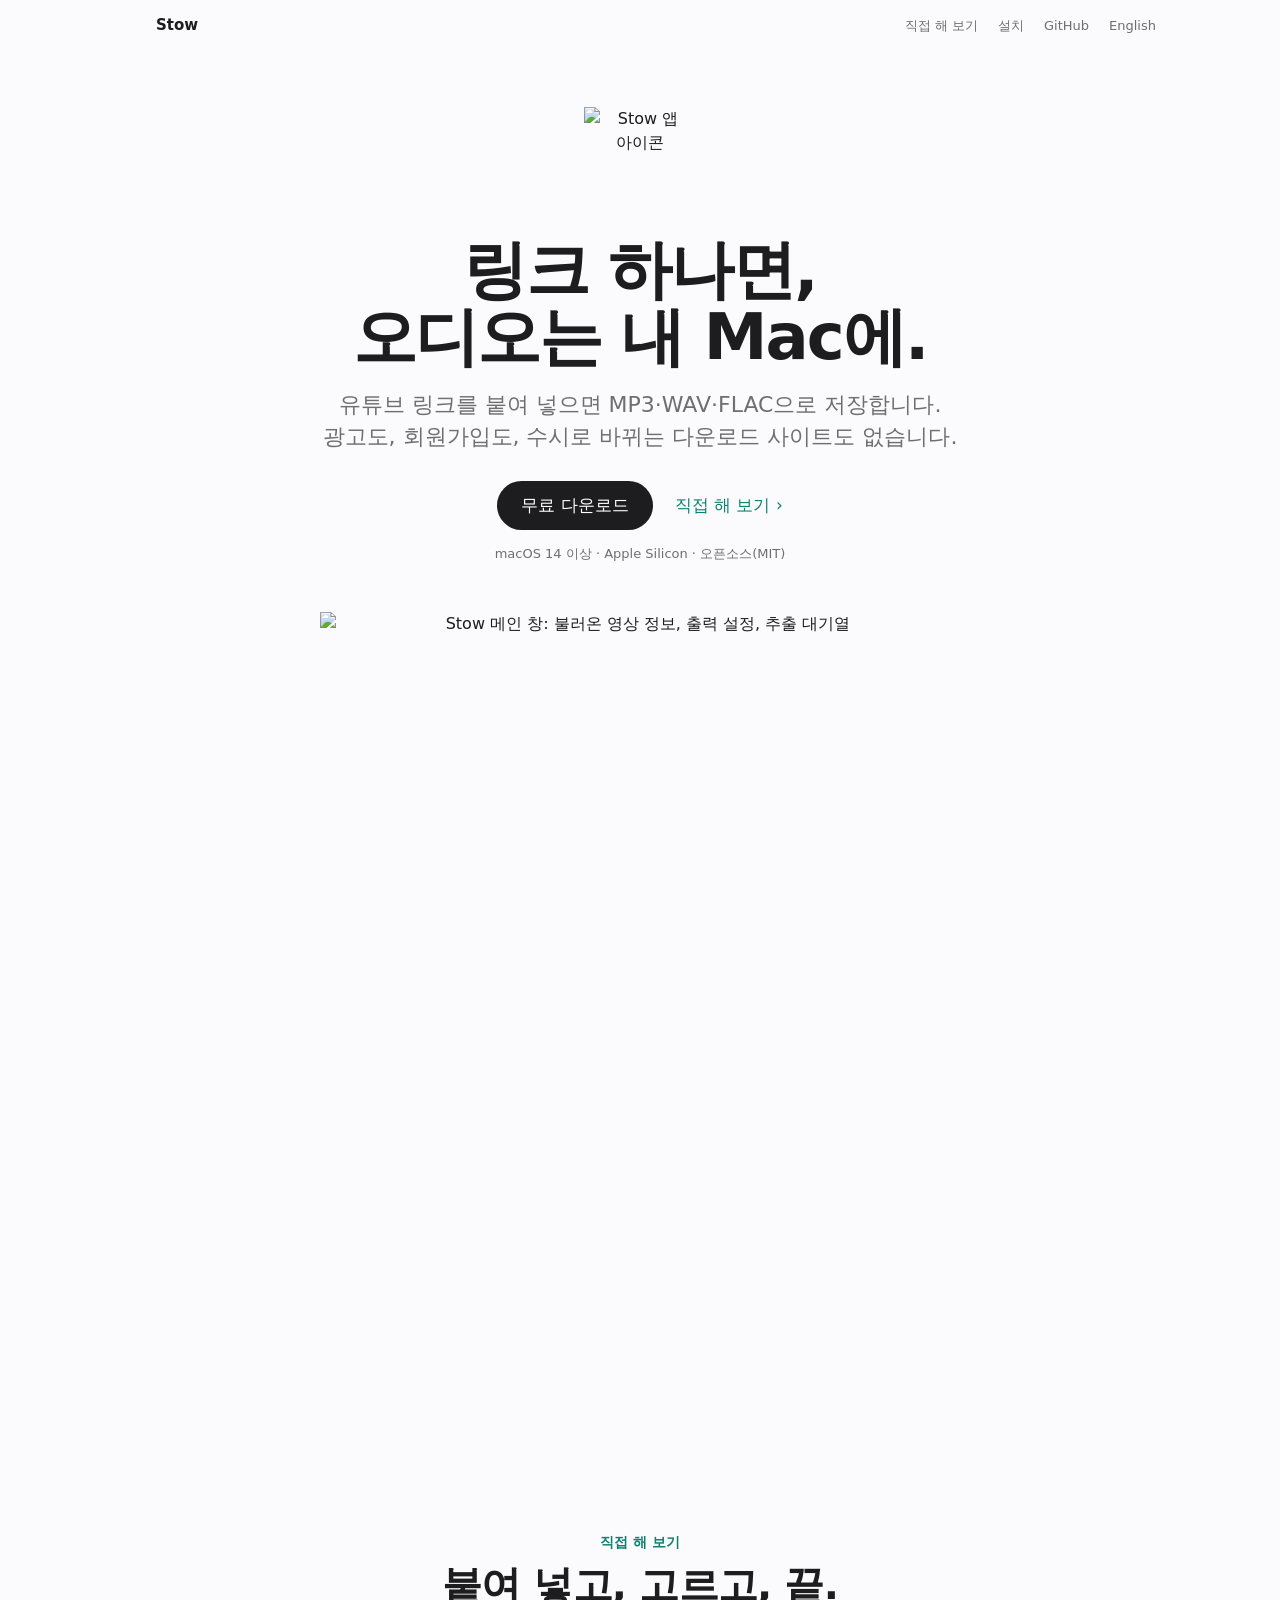
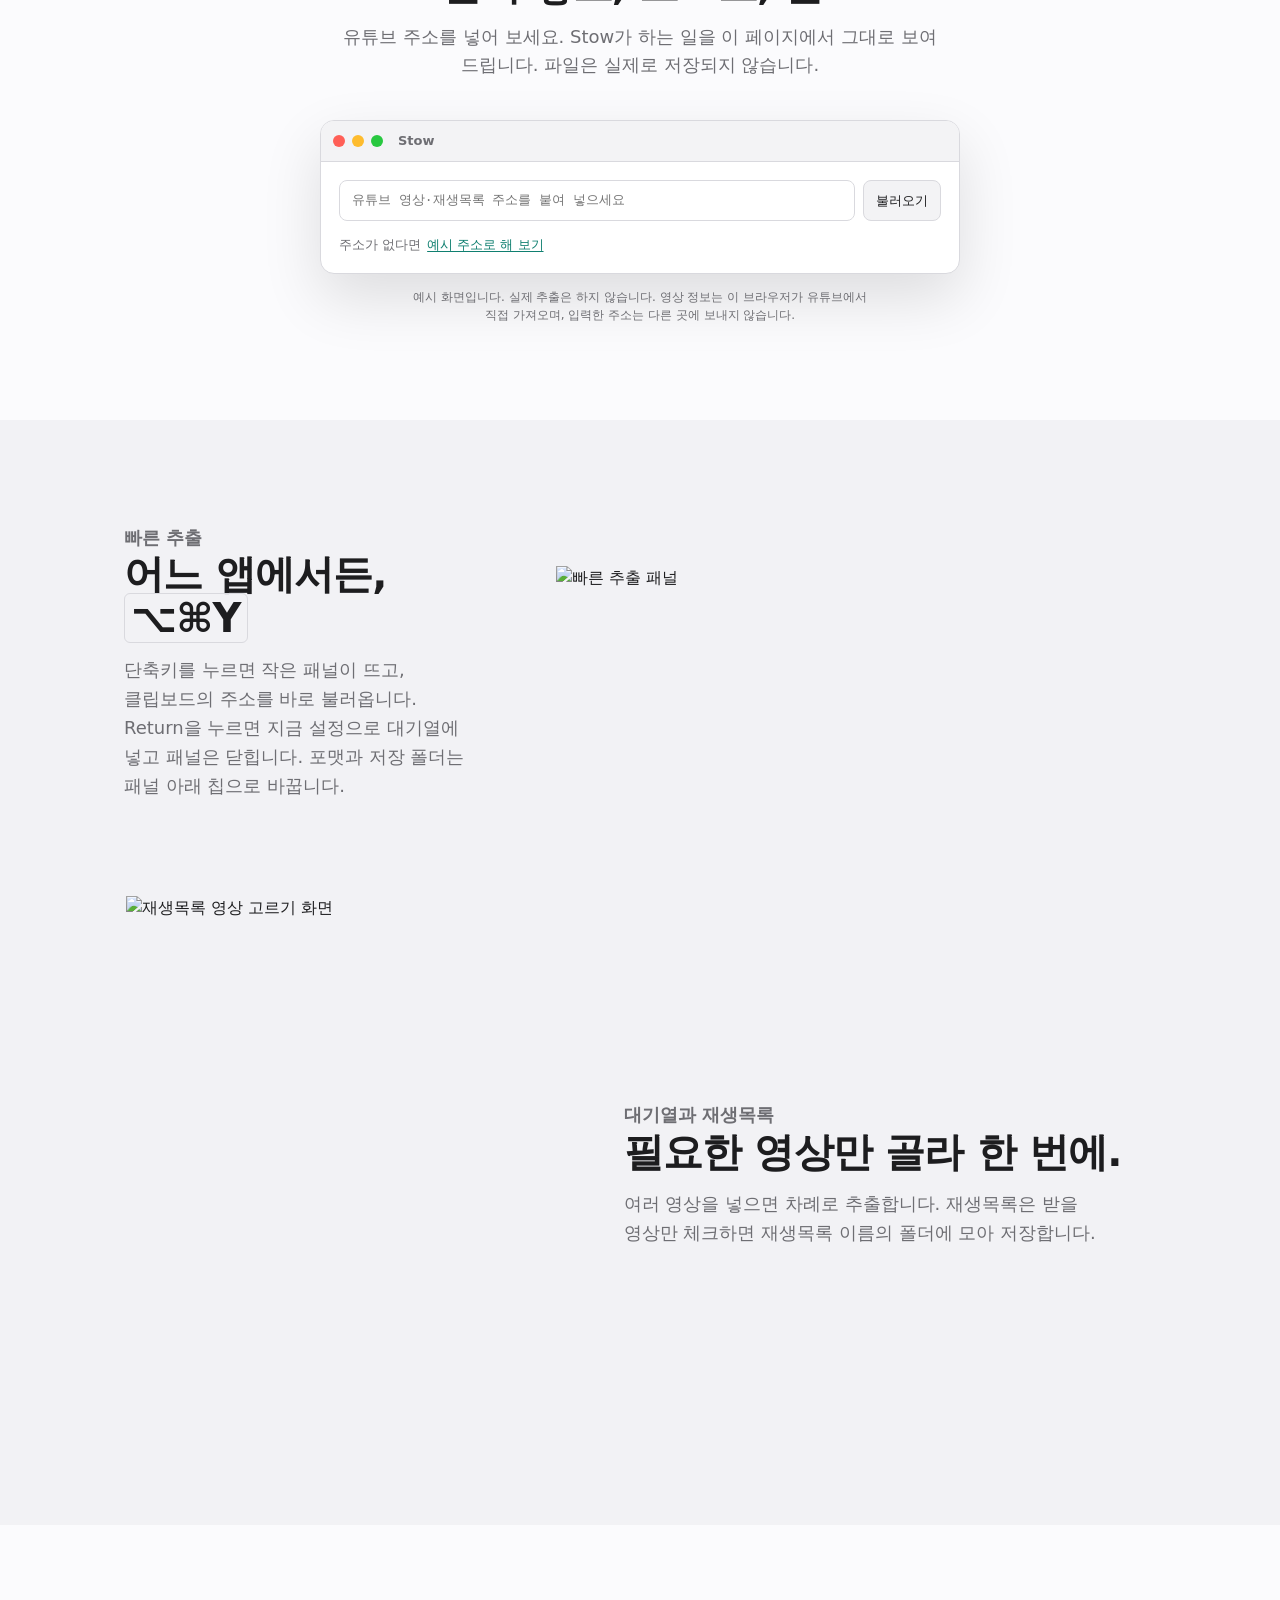
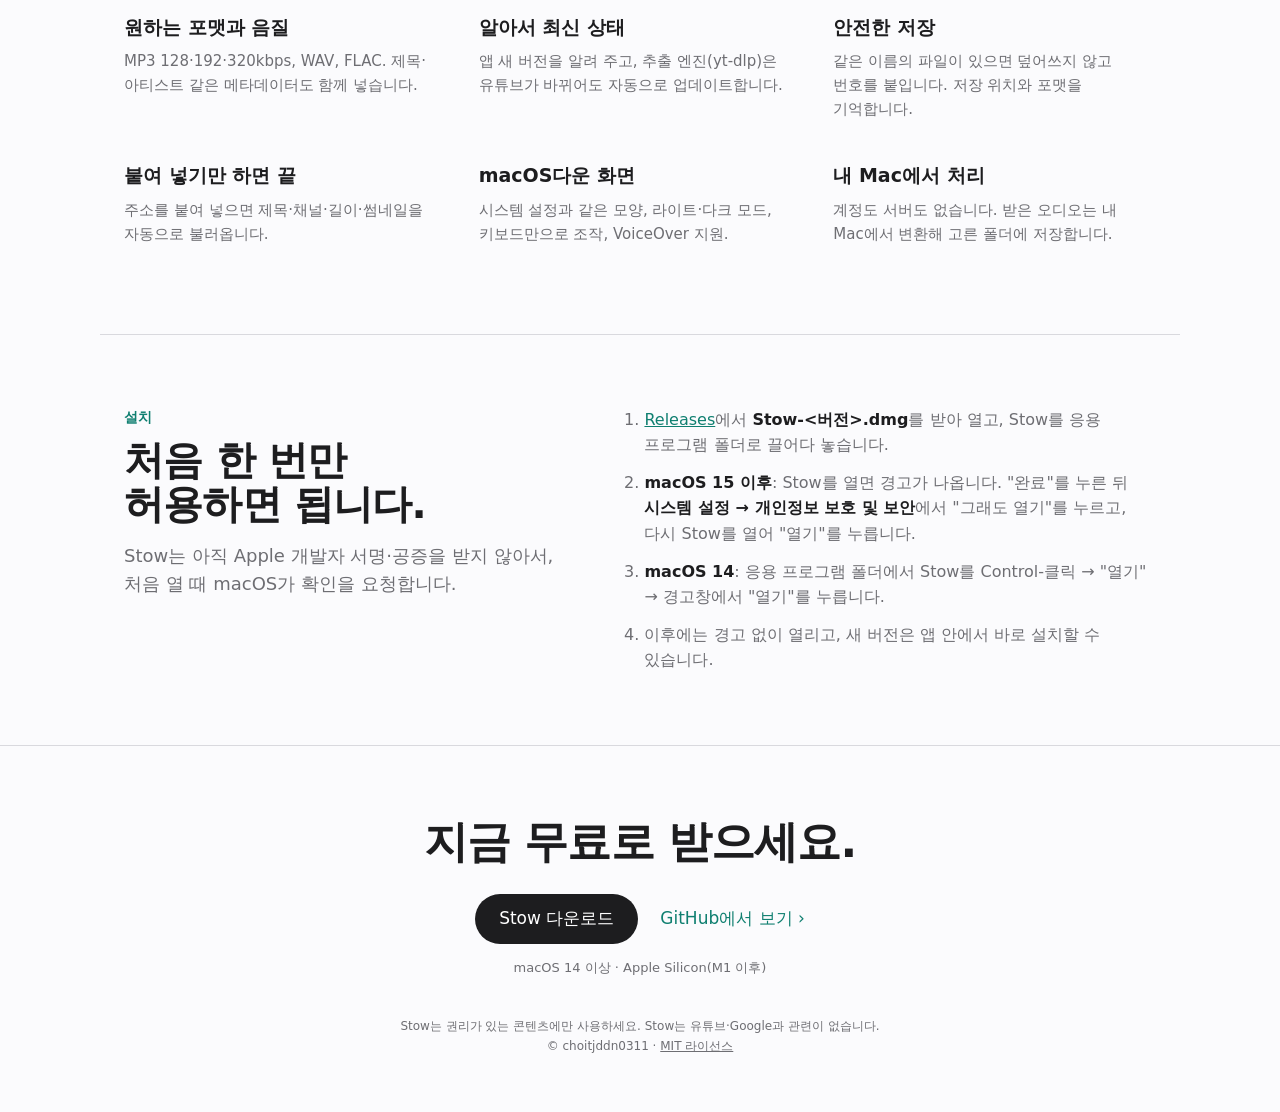
==== site/index.html @ d26011ec "feat: 소개 웹페이지(GitHub Pages)와 직접 해 보는 데모 - site/: 한국어(/)·영어(/en/) 소개 페이지. 시스템 글꼴, 라이트·다크, 휴대폰 폭 대응 - " ====
<!doctype html>
<html lang="ko">
<head>
<meta charset="utf-8">
<meta name="viewport" content="width=device-width, initial-scale=1, viewport-fit=cover">
<title>Stow — 유튜브 오디오를 Mac에 저장</title>
<meta name="description" content="유튜브 링크를 붙여 넣으면 오디오를 MP3·WAV·FLAC으로 저장하는 무료 오픈소스 macOS 앱.">
<meta property="og:title" content="Stow — 유튜브 오디오를 Mac에 저장">
<meta property="og:description" content="링크를 붙여 넣으면 MP3·WAV·FLAC으로 저장하는 macOS 앱. 광고도, 회원가입도 없습니다.">
<meta property="og:image" content="https://choitjddn0311.github.io/stow/images/main-light.png">
<meta property="og:type" content="website">
<link rel="alternate" hreflang="en" href="https://choitjddn0311.github.io/stow/en/">
<link rel="icon" type="image/png" href="images/icon.png">
<link rel="apple-touch-icon" href="images/icon.png">
<meta name="theme-color" content="#fbfbfd" media="(prefers-color-scheme: light)">
<meta name="theme-color" content="#000000" media="(prefers-color-scheme: dark)">
<link rel="stylesheet" href="assets/site.css">
</head>
<body>
<header class="wrap">
  <nav>
    <a class="brand" href="./"><img src="images/icon.png" alt="">Stow</a>
    <span class="links">
      <a class="hide-narrow" href="#try">직접 해 보기</a>
      <a class="hide-narrow" href="#install">설치</a>
      <a href="https://github.com/choitjddn0311/stow">GitHub</a>
      <a href="en/" hreflang="en" lang="en">English</a>
    </span>
  </nav>
</header>

<main>
  <div class="wrap hero">
    <img class="icon" src="images/icon.png" alt="Stow 앱 아이콘" width="112" height="112">
    <h1>링크 하나면,<br>오디오는 내 Mac에.</h1>
    <p class="lead">유튜브 링크를 붙여 넣으면 MP3·WAV·FLAC으로 저장합니다. 광고도, 회원가입도, 수시로 바뀌는 다운로드 사이트도 없습니다.</p>
    <div class="cta">
      <a class="btn" href="https://github.com/choitjddn0311/stow/releases/latest">무료 다운로드</a>
      <a class="tlink" href="#try">직접 해 보기 ›</a>
    </div>
    <p class="req">macOS 14 이상 · Apple Silicon · 오픈소스(MIT)</p>
    <img class="shot only-light" src="images/main-light.png" alt="Stow 메인 창: 불러온 영상 정보, 출력 설정, 추출 대기열" width="668" height="860">
    <img class="shot only-dark" src="images/main-dark.png" alt="Stow 메인 창: 불러온 영상 정보, 출력 설정, 추출 대기열" width="668" height="860">
  </div>

  <section class="wrap try" id="try">
    <div class="head">
      <p class="eyebrow">직접 해 보기</p>
      <h2>붙여 넣고, 고르고, 끝.</h2>
      <p class="section-lead">유튜브 주소를 넣어 보세요. Stow가 하는 일을 이 페이지에서 그대로 보여 드립니다. 파일은 실제로 저장되지 않습니다.</p>
    </div>
    <div class="win" id="demo">
      <div class="tb" aria-hidden="true"><i></i><i></i><i></i><span>Stow</span></div>
      <div class="body">
        <form class="urlrow" id="demo-form">
          <input id="demo-url" type="url" inputmode="url" autocomplete="off" spellcheck="false" placeholder="유튜브 영상·재생목록 주소를 붙여 넣으세요" aria-label="유튜브 주소">
          <button type="submit">불러오기</button>
        </form>
        <p class="hint">주소가 없다면 <button type="button" class="linkbtn" id="demo-example" data-url="https://www.youtube.com/watch?v=jNQXAC9IVRw">예시 주소로 해 보기</button></p>
        <p class="msg" id="demo-msg" role="alert" hidden></p>
        <div class="meta" id="demo-meta" aria-live="polite" hidden></div>
        <div class="opts" id="demo-opts" hidden>
          <div class="left">
            <div class="seg" role="group" aria-label="포맷">
              <button type="button" data-format="MP3" aria-pressed="true">MP3</button>
              <button type="button" data-format="WAV" aria-pressed="false">WAV</button>
              <button type="button" data-format="FLAC" aria-pressed="false">FLAC</button>
            </div>
            <select id="demo-quality" aria-label="음질">
              <option>320 kbps</option><option>192 kbps</option><option>128 kbps</option>
            </select>
          </div>
          <button type="button" class="go" id="demo-go">MP3로 추출</button>
        </div>
        <div class="job" id="demo-job" hidden>
          <div class="t"><span id="demo-jobtext">다운로드 중 0%</span><span id="demo-pct">0%</span></div>
          <div class="track"><div class="fill" id="demo-fill"></div></div>
        </div>
        <div class="job done" id="demo-done" hidden>
          <div class="ok">저장했습니다 (예시)</div>
          <div class="file" id="demo-file"></div>
          <div class="row">
            <a class="btn" href="https://github.com/choitjddn0311/stow/releases/latest">실제로 저장하려면 Stow 받기</a>
            <button type="button" class="sbtn" id="demo-again">다른 주소로 해 보기</button>
          </div>
        </div>
      </div>
    </div>
    <p class="cap">예시 화면입니다. 실제 추출은 하지 않습니다. 영상 정보는 이 브라우저가 유튜브에서 직접 가져오며, 입력한 주소는 다른 곳에 보내지 않습니다.</p>
  </section>

  <div class="band">
    <div class="wrap">
      <div class="row">
        <div>
          <p class="eyebrow">빠른 추출</p>
          <h2>어느 앱에서든, <kbd>⌥⌘Y</kbd></h2>
          <p>단축키를 누르면 작은 패널이 뜨고, 클립보드의 주소를 바로 불러옵니다. Return을 누르면 지금 설정으로 대기열에 넣고 패널은 닫힙니다. 포맷과 저장 폴더는 패널 아래 칩으로 바꿉니다.</p>
        </div>
        <div>
          <img class="only-light" src="images/panel-light.png" alt="빠른 추출 패널" width="600" height="176">
          <img class="only-dark" src="images/panel-dark.png" alt="빠른 추출 패널" width="600" height="176">
        </div>
      </div>
      <div class="row rev">
        <div>
          <p class="eyebrow">대기열과 재생목록</p>
          <h2>필요한 영상만 골라 한 번에.</h2>
          <p>여러 영상을 넣으면 차례로 추출합니다. 재생목록은 받을 영상만 체크하면 재생목록 이름의 폴더에 모아 저장합니다.</p>
        </div>
        <div><img class="playlist" src="images/playlist-light.png" alt="재생목록 영상 고르기 화면" width="668" height="820"></div>
      </div>
    </div>
  </div>

  <section class="wrap grid" aria-label="주요 기능">
    <div><h3>원하는 포맷과 음질</h3><p>MP3 128·192·320kbps, WAV, FLAC. 제목·아티스트 같은 메타데이터도 함께 넣습니다.</p></div>
    <div><h3>알아서 최신 상태</h3><p>앱 새 버전을 알려 주고, 추출 엔진(yt-dlp)은 유튜브가 바뀌어도 자동으로 업데이트합니다.</p></div>
    <div><h3>안전한 저장</h3><p>같은 이름의 파일이 있으면 덮어쓰지 않고 번호를 붙입니다. 저장 위치와 포맷을 기억합니다.</p></div>
    <div><h3>붙여 넣기만 하면 끝</h3><p>주소를 붙여 넣으면 제목·채널·길이·썸네일을 자동으로 불러옵니다.</p></div>
    <div><h3>macOS다운 화면</h3><p>시스템 설정과 같은 모양, 라이트·다크 모드, 키보드만으로 조작, VoiceOver 지원.</p></div>
    <div><h3>내 Mac에서 처리</h3><p>계정도 서버도 없습니다. 받은 오디오는 내 Mac에서 변환해 고른 폴더에 저장합니다.</p></div>
  </section>

  <section class="wrap install" id="install">
    <div>
      <p class="eyebrow">설치</p>
      <h2>처음 한 번만 허용하면 됩니다.</h2>
      <p class="section-lead">Stow는 아직 Apple 개발자 서명·공증을 받지 않아서, 처음 열 때 macOS가 확인을 요청합니다.</p>
    </div>
    <ol>
      <li><a href="https://github.com/choitjddn0311/stow/releases/latest">Releases</a>에서 <b>Stow-&lt;버전&gt;.dmg</b>를 받아 열고, Stow를 응용 프로그램 폴더로 끌어다 놓습니다.</li>
      <li><b>macOS 15 이후</b>: Stow를 열면 경고가 나옵니다. "완료"를 누른 뒤 <b>시스템 설정 → 개인정보 보호 및 보안</b>에서 "그래도 열기"를 누르고, 다시 Stow를 열어 "열기"를 누릅니다.</li>
      <li><b>macOS 14</b>: 응용 프로그램 폴더에서 Stow를 Control-클릭 → "열기" → 경고창에서 "열기"를 누릅니다.</li>
      <li>이후에는 경고 없이 열리고, 새 버전은 앱 안에서 바로 설치할 수 있습니다.</li>
    </ol>
  </section>

  <section class="end">
    <div class="wrap">
      <h2>지금 무료로 받으세요.</h2>
      <div class="cta"><a class="btn" href="https://github.com/choitjddn0311/stow/releases/latest">Stow 다운로드</a><a class="tlink" href="https://github.com/choitjddn0311/stow">GitHub에서 보기 ›</a></div>
      <p class="req">macOS 14 이상 · Apple Silicon(M1 이후)</p>
      <p class="fine">Stow는 권리가 있는 콘텐츠에만 사용하세요. Stow는 유튜브·Google과 관련이 없습니다.<br>© choitjddn0311 · <a href="https://github.com/choitjddn0311/stow/blob/main/LICENSE">MIT 라이선스</a></p>
    </div>
  </section>
</main>
<script src="assets/demo.js" defer></script>
</body>
</html>
---- site/assets/site.css ----
/* Stow 소개 페이지. 시스템 글꼴, 넓은 여백, 스크린샷 중심(Apple 제품 페이지형). */
:root {
  --bg: #fbfbfd;
  --alt: #f2f2f5;
  --fg: #1d1d1f;
  --muted: #6e6e73;
  --link: #0f7f70;
  --btn: #1d1d1f;
  --btn-fg: #ffffff;
  --line: #d9d9de;
  --win: #ffffff;
  --win-bar: #f3f3f5;
  --field: #ffffff;
  --accent: #12907F;
  --accent-fg: #ffffff;
  --accent-soft: #dff2ee;
  --error: #c4352b;
  --sys: -apple-system, BlinkMacSystemFont, "SF Pro Display", "Apple SD Gothic Neo", "Helvetica Neue", "Noto Sans KR", system-ui, sans-serif;
  --mono: ui-monospace, "SF Mono", Menlo, monospace;
  color-scheme: light;
}
@media (prefers-color-scheme: dark) {
  :root {
    --bg: #000000;
    --alt: #111113;
    --fg: #f5f5f7;
    --muted: #a1a1a6;
    --link: #46D6BA;
    --btn: #f5f5f7;
    --btn-fg: #000000;
    --line: #2c2c30;
    --win: #1c1c1e;
    --win-bar: #232326;
    --field: #141416;
    --accent: #46D6BA;
    --accent-fg: #06221d;
    --accent-soft: #133630;
    --error: #ff7a6e;
    color-scheme: dark;
  }
}
.only-dark { display: none; }
@media (prefers-color-scheme: dark) {
  .only-light { display: none; }
  .only-dark { display: block; }
}

* { box-sizing: border-box; }
[hidden] { display: none !important; }
:lang(ko) { word-break: keep-all; overflow-wrap: anywhere; }
html { -webkit-text-size-adjust: 100%; }
body { margin: 0; background: var(--bg); color: var(--fg); font-family: var(--sys); font-size: 16px; line-height: 1.5; }
img { display: block; max-width: 100%; height: auto; }
a { color: var(--link); }
:focus-visible { outline: 2px solid var(--accent); outline-offset: 2px; }
.wrap { width: 100%; max-width: 1080px; margin: 0 auto;
  padding-left: max(24px, env(safe-area-inset-left, 0px)); padding-right: max(24px, env(safe-area-inset-right, 0px)); }

nav { display: flex; justify-content: space-between; align-items: center; padding-block: 14px; font-size: 13px; }
nav .brand { display: flex; gap: 8px; align-items: center; color: var(--fg); font-weight: 600; font-size: 15px; text-decoration: none; }
nav .brand img { width: 24px; }
nav .links { display: flex; gap: 20px; }
nav .links a { color: var(--muted); text-decoration: none; }
nav .links a:hover { color: var(--fg); }

.hero { text-align: center; padding-block: 56px 0; }
.hero .icon { width: 112px; margin: 0 auto 18px; }
.hero h1 { font-size: 64px; line-height: 1.05; letter-spacing: -0.03em; font-weight: 700; margin: 0; text-wrap: balance; }
.hero .lead { font-size: 22px; line-height: 1.45; color: var(--muted); max-width: 30em; margin: 18px auto 0; text-wrap: balance; }
.cta { display: flex; gap: 22px; justify-content: center; align-items: center; margin-top: 28px; flex-wrap: wrap; }
.btn { background: var(--btn); color: var(--btn-fg); text-decoration: none; padding: 12px 24px; border-radius: 999px; font-size: 17px; font-weight: 500; border: 0; cursor: pointer; font-family: inherit; }
.tlink { color: var(--link); text-decoration: none; font-size: 17px; }
.req { margin: 14px 0 0; font-size: 13px; color: var(--muted); }
.hero .shot { margin: 48px auto 0; width: 100%; max-width: 640px; }

section { scroll-margin-top: 16px; }
h2 { font-size: 40px; line-height: 1.1; letter-spacing: -0.02em; margin: 0; text-wrap: balance; }
.eyebrow { font-size: 14px; font-weight: 600; color: var(--link); margin: 0 0 10px; }
.section-lead { font-size: 18px; line-height: 1.6; color: var(--muted); margin: 16px 0 0; max-width: 34em; }

/* 직접 해 보기 */
.try { padding-block: 96px 24px; }
.try .head { text-align: center; }
.try .head .section-lead { margin-inline: auto; }
.win { max-width: 640px; margin: 40px auto 0; background: var(--win); border: 1px solid var(--line); border-radius: 14px; overflow: hidden;
  box-shadow: 0 24px 60px rgba(0, 0, 0, .12); text-align: left; font-size: 14px; }
.win .tb { background: var(--win-bar); padding: 10px 12px; display: flex; gap: 7px; align-items: center; border-bottom: 1px solid var(--line); }
.win .tb i { width: 12px; height: 12px; border-radius: 50%; display: block; }
.win .tb i:nth-child(1) { background: #ff5f57; } .win .tb i:nth-child(2) { background: #febc2e; } .win .tb i:nth-child(3) { background: #28c840; }
.win .tb span { margin-left: 8px; font-weight: 600; color: var(--muted); font-size: 13px; }
.win .body { padding: 18px; display: grid; gap: 14px; }
.urlrow { display: flex; gap: 8px; }
.urlrow input { flex: 1; min-width: 0; font: inherit; font-family: var(--mono); font-size: 13px; color: var(--fg); background: var(--field);
  border: 1px solid var(--line); border-radius: 8px; padding: 10px 12px; }
.urlrow input:focus { outline: none; border-color: var(--accent); box-shadow: 0 0 0 3px var(--accent-soft); }
.urlrow button, .sbtn { font: inherit; font-size: 13px; border: 1px solid var(--line); background: var(--win-bar); color: var(--fg); border-radius: 8px; padding: 8px 12px; cursor: pointer; white-space: nowrap; }
.hint { font-size: 13px; color: var(--muted); margin: 0; display: flex; gap: 6px; flex-wrap: wrap; align-items: center; }
.linkbtn { font: inherit; background: none; border: 0; padding: 0; color: var(--link); cursor: pointer; text-decoration: underline; text-underline-offset: 2px; }
.msg { margin: 0; font-size: 13px; color: var(--error); }
.meta { display: grid; grid-template-columns: 128px 1fr; gap: 14px; align-items: center; }
.meta .thumb { aspect-ratio: 16 / 9; width: 100%; border-radius: 6px; object-fit: cover; background: var(--alt); }
.meta .kind { font-size: 12px; font-weight: 600; color: var(--link); }
.meta .title { font-weight: 600; display: -webkit-box; -webkit-line-clamp: 2; -webkit-box-orient: vertical; overflow: hidden; }
.meta .author { color: var(--muted); font-size: 13px; }
.meta .text { min-width: 0; }
.skeleton .thumb, .skeleton .bar { background: var(--alt); border-radius: 6px; animation: pulse 1.2s ease-in-out infinite; }
.skeleton .bar { height: 12px; margin-top: 8px; }
@keyframes pulse { 50% { opacity: .5; } }
.opts { display: flex; flex-wrap: wrap; gap: 12px; align-items: center; justify-content: space-between; border-top: 1px solid var(--line); padding-top: 14px; }
.seg { display: inline-flex; background: var(--alt); border-radius: 8px; padding: 2px; }
.seg button { font: inherit; font-size: 13px; border: 0; background: none; color: var(--fg); padding: 6px 14px; border-radius: 6px; cursor: pointer; }
.seg button[aria-pressed="true"] { background: var(--win); box-shadow: 0 1px 3px rgba(0, 0, 0, .15); font-weight: 600; }
.opts select { font: inherit; font-size: 13px; color: var(--fg); background: var(--field); border: 1px solid var(--line); border-radius: 8px; padding: 6px 8px; }
.opts .left { display: flex; gap: 10px; flex-wrap: wrap; align-items: center; }
.go { font: inherit; font-size: 14px; font-weight: 600; background: var(--accent); color: var(--accent-fg); border: 0; border-radius: 8px; padding: 8px 16px; cursor: pointer; }
.go:disabled { opacity: .5; cursor: default; }
.job { border-top: 1px solid var(--line); padding-top: 14px; display: grid; gap: 8px; }
.job .t { display: flex; justify-content: space-between; gap: 8px; font-size: 13px; }
.job .t span:last-child { color: var(--muted); font-variant-numeric: tabular-nums; }
.track { height: 6px; background: var(--alt); border-radius: 3px; overflow: hidden; }
.fill { height: 100%; width: 0; background: var(--accent); border-radius: 3px; }
.done { display: grid; gap: 10px; }
.done .file { font-family: var(--mono); font-size: 12px; color: var(--muted); word-break: break-all; }
.done .ok { font-weight: 600; color: var(--link); }
.done .row { display: flex; gap: 10px; flex-wrap: wrap; align-items: center; }
.done .btn { font-size: 14px; padding: 8px 16px; }
.cap { text-align: center; font-size: 12px; color: var(--muted); margin: 14px auto 0; max-width: 40em; }

/* 기능 */
.band { background: var(--alt); padding-block: 88px; margin-top: 72px; }
.row { display: grid; grid-template-columns: 1fr 1.2fr; gap: 56px; align-items: center; }
.row + .row { margin-top: 96px; }
.row.rev > :first-child { order: 2; }
.row p { font-size: 18px; line-height: 1.6; color: var(--muted); margin: 16px 0 0; max-width: 28em; }
.row .playlist { max-width: 440px; margin: 0 auto; width: 100%; }
kbd { font-family: inherit; border: 1px solid var(--line); border-radius: 6px; padding: 1px 6px; }
.grid { display: grid; grid-template-columns: repeat(3, 1fr); gap: 40px 32px; padding-block: 88px; }
.grid h3 { font-size: 19px; margin: 0 0 8px; }
.grid p { margin: 0; color: var(--muted); line-height: 1.6; font-size: 15px; }

/* 설치 */
.install { border-top: 1px solid var(--line); padding-block: 72px; display: grid; grid-template-columns: 1fr 1.2fr; gap: 56px; }
.install ol { margin: 0; padding-left: 1.3em; display: grid; gap: 12px; color: var(--muted); line-height: 1.6; }
.install ol b { color: var(--fg); font-weight: 600; }

.end { text-align: center; padding-block: 72px 56px; border-top: 1px solid var(--line); }
.end h2 { font-size: 44px; }
.fine { font-size: 12px; color: var(--muted); line-height: 1.6; max-width: 46em; margin: 40px auto 0; }
.fine a { color: inherit; }

@media (max-width: 760px) {
  .hero { padding-block: 32px 0; }
  .hero h1 { font-size: 40px; }
  .hero .lead { font-size: 18px; }
  h2 { font-size: 30px; }
  .end h2 { font-size: 32px; }
  .row, .install { grid-template-columns: 1fr; gap: 28px; }
  .row.rev > :first-child { order: 0; }
  .grid { grid-template-columns: 1fr; gap: 28px; padding-block: 56px; }
  .band { padding-block: 56px; margin-top: 48px; }
  .row + .row { margin-top: 56px; }
  .try { padding-block: 64px 16px; }
  .meta { grid-template-columns: 96px 1fr; }
  .urlrow input { font-size: 16px; } /* iOS가 16px보다 작은 입력란에 초점이 가면 화면을 확대한다 */
  nav .links a.hide-narrow { display: none; }
  .wrap { padding-left: max(16px, env(safe-area-inset-left, 0px)); padding-right: max(16px, env(safe-area-inset-right, 0px)); }
}
@media (prefers-reduced-motion: reduce) { * { animation: none !important; transition: none !important; } }
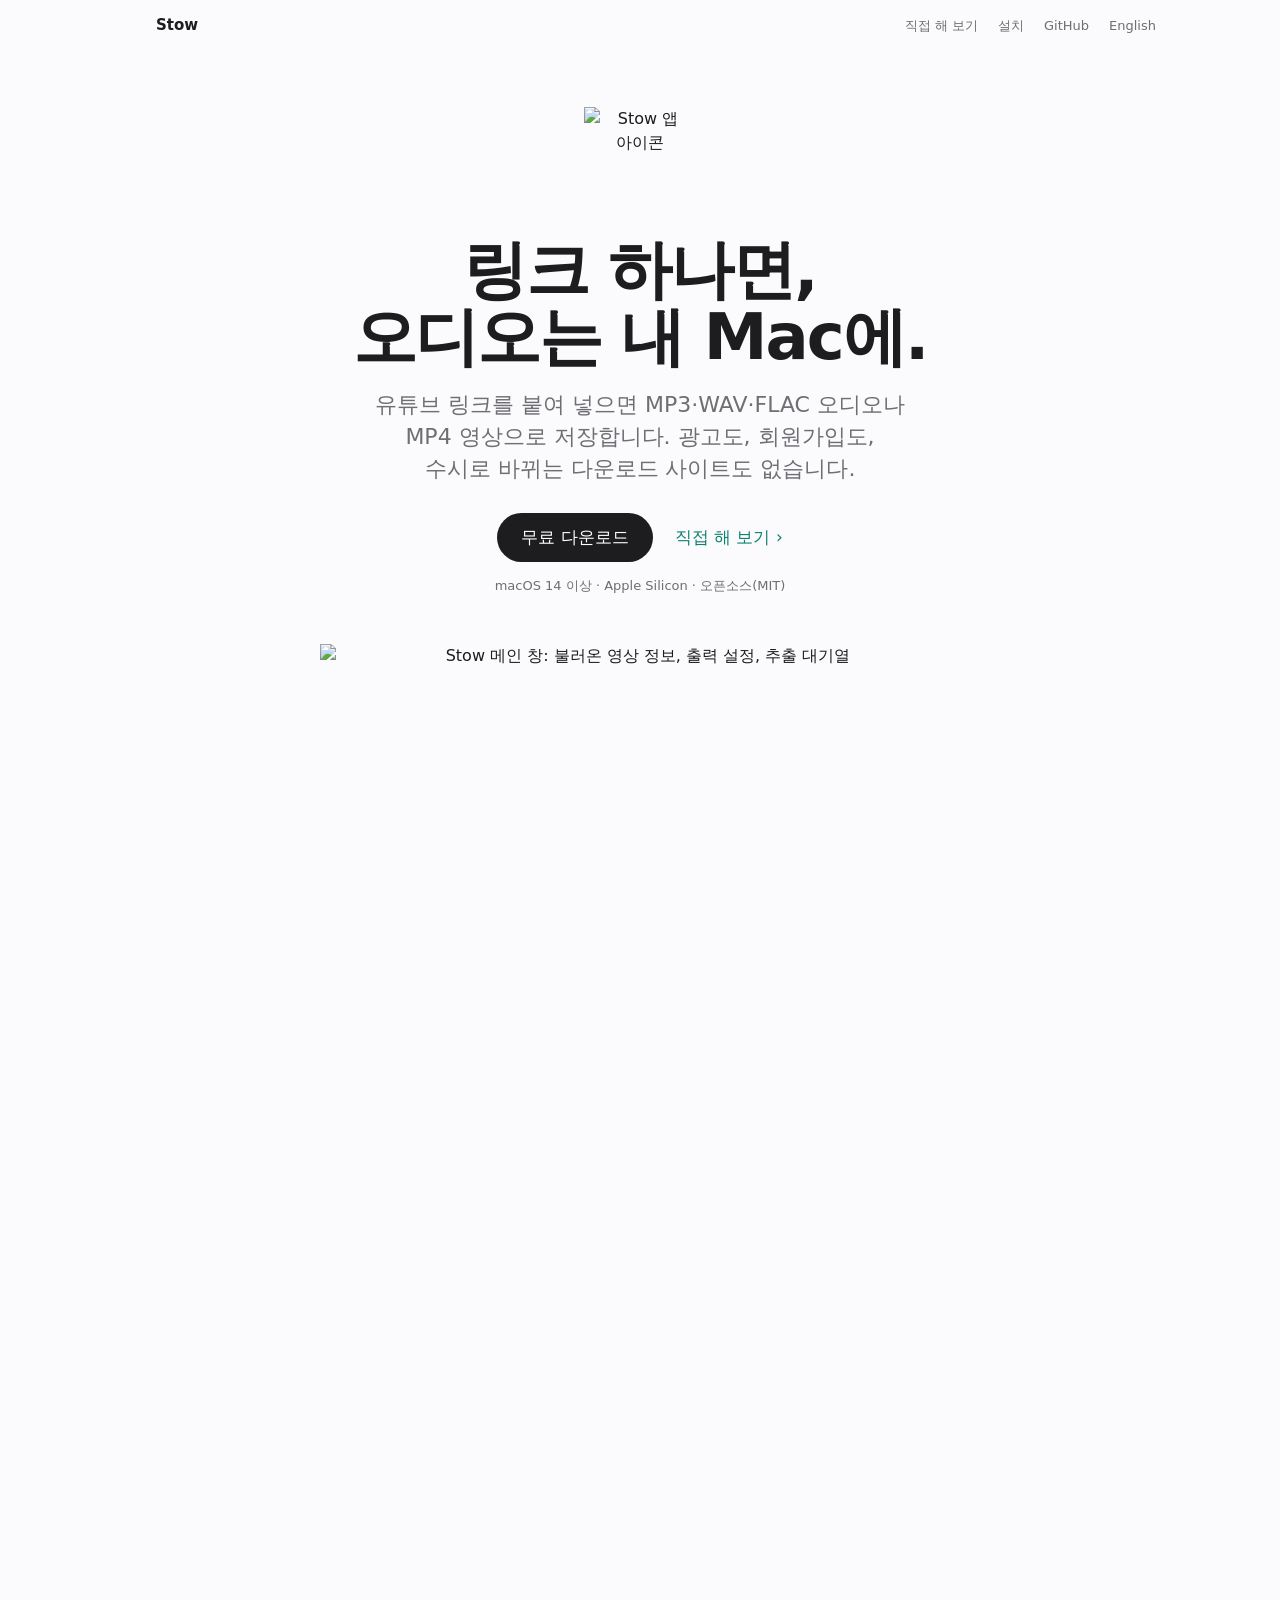
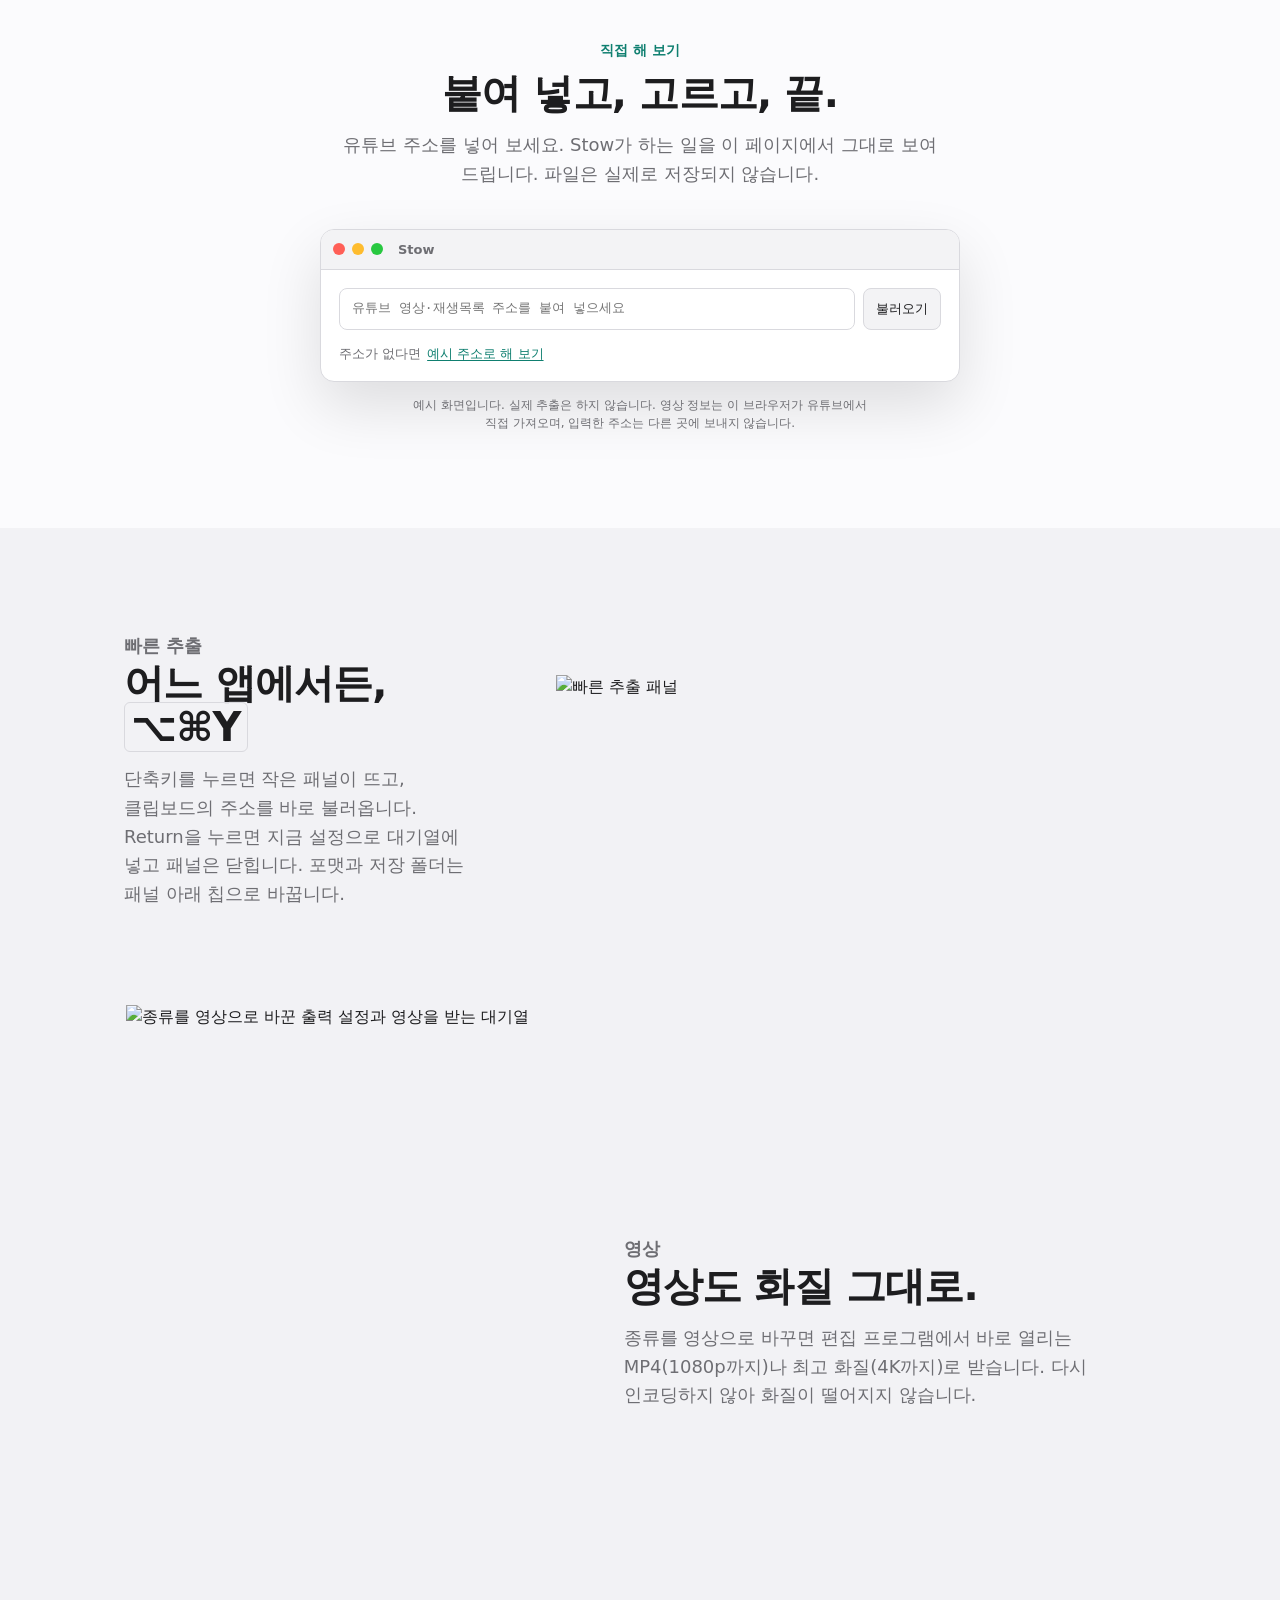
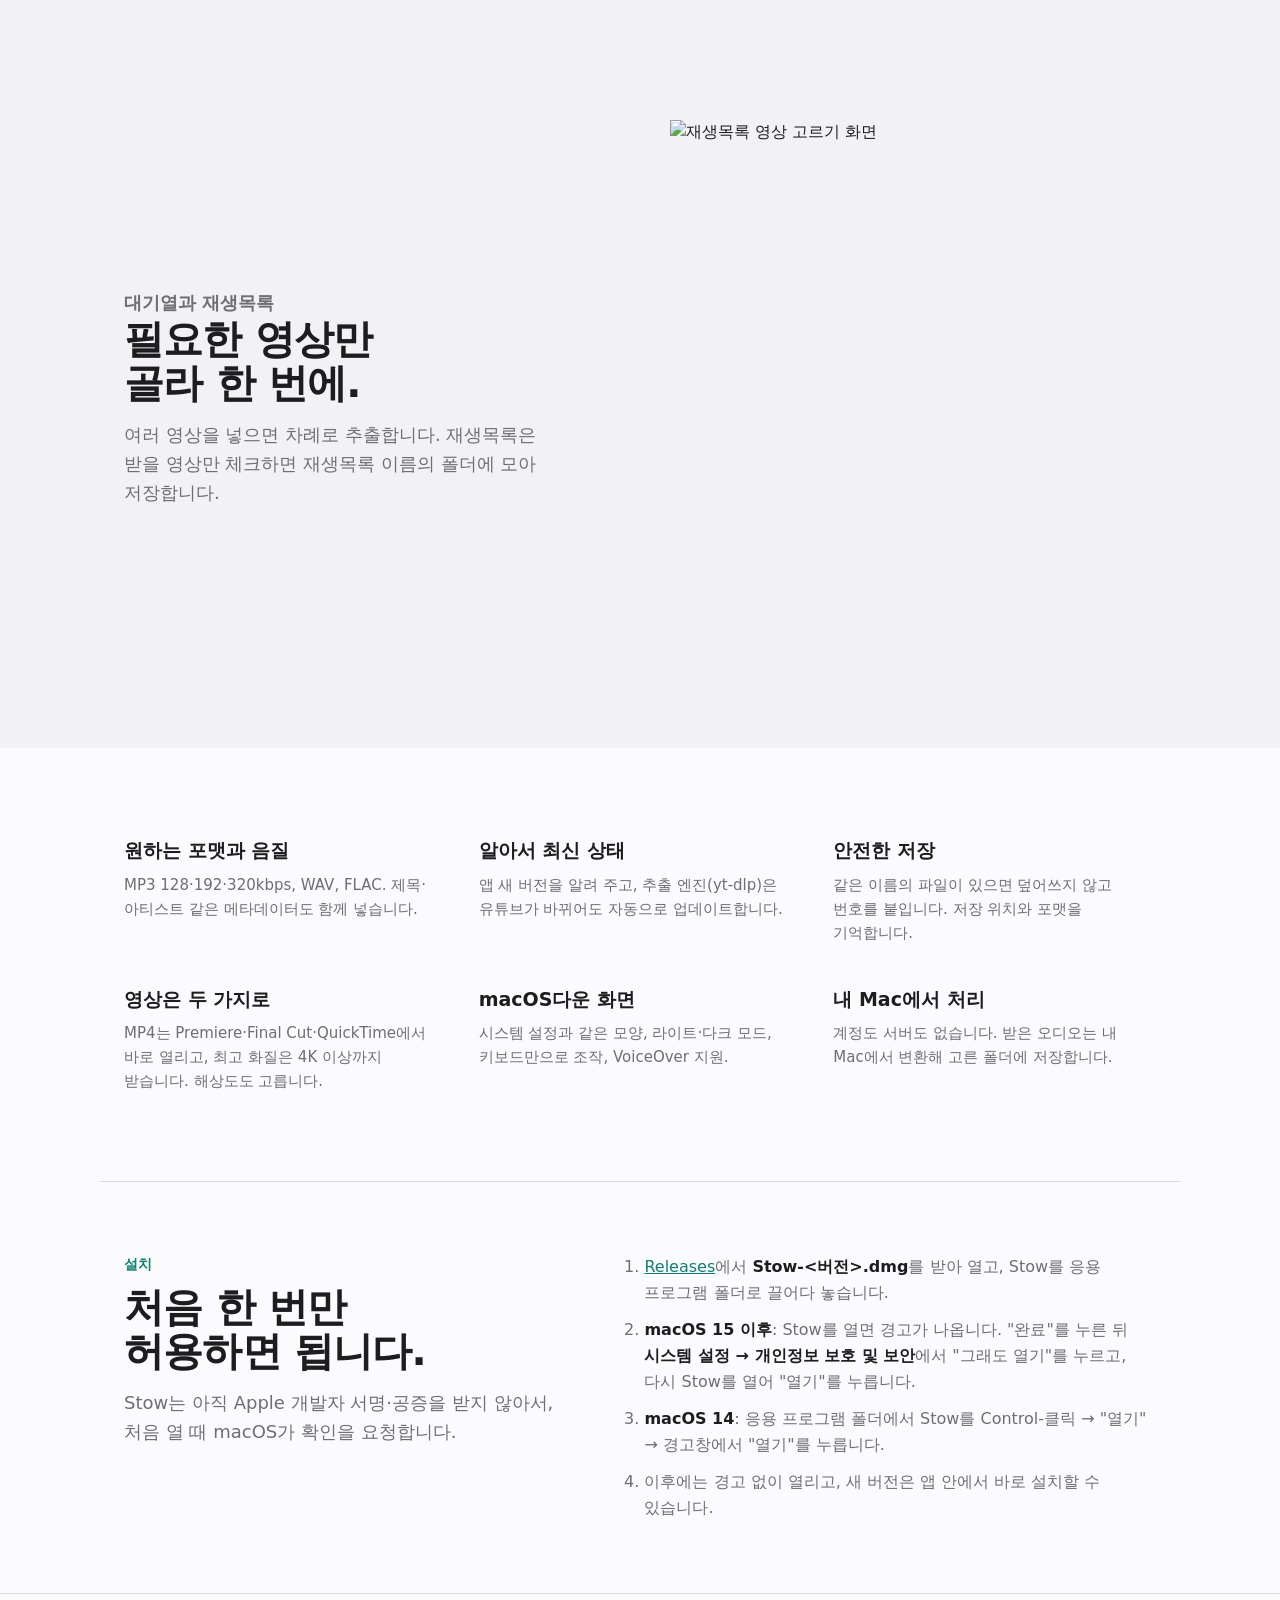
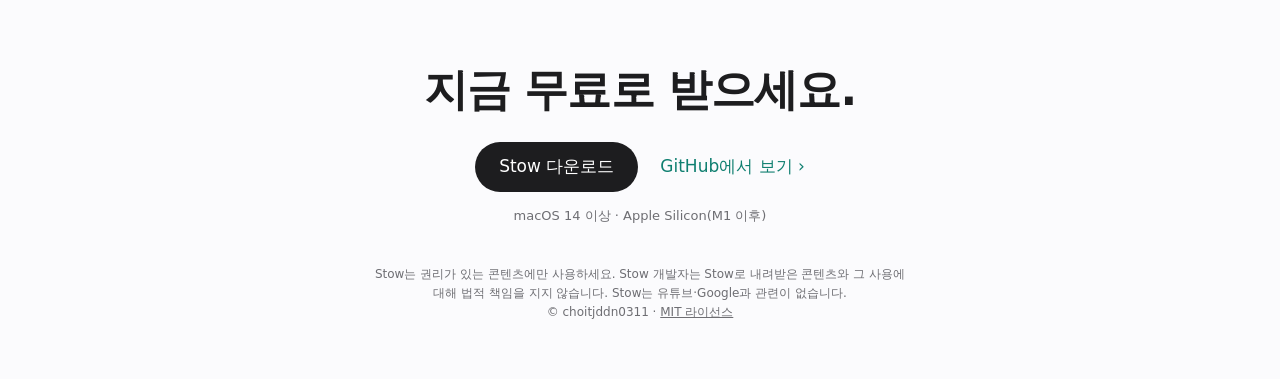
==== commit 7b5206f3: "docs: README·웹페이지에 영상 다운로드 반영, 스크린샷 다시 찍기 - README(한국어·영어): 소개 문구, 주요 기능 "영상도 그대로", "영상 받기" 사용법(MP4·" ====
--- a/site/index.html
+++ b/site/index.html
@@ -4,9 +4,9 @@
 <meta charset="utf-8">
 <meta name="viewport" content="width=device-width, initial-scale=1, viewport-fit=cover">
 <title>Stow — 유튜브 오디오를 Mac에 저장</title>
-<meta name="description" content="유튜브 링크를 붙여 넣으면 오디오를 MP3·WAV·FLAC으로 저장하는 무료 오픈소스 macOS 앱.">
+<meta name="description" content="유튜브 링크를 붙여 넣으면 오디오(MP3·WAV·FLAC)나 영상(MP4)으로 저장하는 무료 오픈소스 macOS 앱.">
 <meta property="og:title" content="Stow — 유튜브 오디오를 Mac에 저장">
-<meta property="og:description" content="링크를 붙여 넣으면 MP3·WAV·FLAC으로 저장하는 macOS 앱. 광고도, 회원가입도 없습니다.">
+<meta property="og:description" content="링크를 붙여 넣으면 MP3·WAV·FLAC이나 MP4 영상으로 저장하는 macOS 앱. 광고도, 회원가입도 없습니다.">
 <meta property="og:image" content="https://choitjddn0311.github.io/stow/images/main-light.png">
 <meta property="og:type" content="website">
 <link rel="alternate" hreflang="en" href="https://choitjddn0311.github.io/stow/en/">
@@ -33,14 +33,14 @@
   <div class="wrap hero">
     <img class="icon" src="images/icon.png" alt="Stow 앱 아이콘" width="112" height="112">
     <h1>링크 하나면,<br>오디오는 내 Mac에.</h1>
-    <p class="lead">유튜브 링크를 붙여 넣으면 MP3·WAV·FLAC으로 저장합니다. 광고도, 회원가입도, 수시로 바뀌는 다운로드 사이트도 없습니다.</p>
+    <p class="lead">유튜브 링크를 붙여 넣으면 MP3·WAV·FLAC 오디오나 MP4 영상으로 저장합니다. 광고도, 회원가입도, 수시로 바뀌는 다운로드 사이트도 없습니다.</p>
     <div class="cta">
       <a class="btn" href="https://github.com/choitjddn0311/stow/releases/latest">무료 다운로드</a>
       <a class="tlink" href="#try">직접 해 보기 ›</a>
     </div>
     <p class="req">macOS 14 이상 · Apple Silicon · 오픈소스(MIT)</p>
-    <img class="shot only-light" src="images/main-light.png" alt="Stow 메인 창: 불러온 영상 정보, 출력 설정, 추출 대기열" width="668" height="860">
-    <img class="shot only-dark" src="images/main-dark.png" alt="Stow 메인 창: 불러온 영상 정보, 출력 설정, 추출 대기열" width="668" height="860">
+    <img class="shot only-light" src="images/main-light.png" alt="Stow 메인 창: 불러온 영상 정보, 출력 설정, 추출 대기열" width="668" height="940">
+    <img class="shot only-dark" src="images/main-dark.png" alt="Stow 메인 창: 불러온 영상 정보, 출력 설정, 추출 대기열" width="668" height="940">
   </div>
 
   <section class="wrap try" id="try">
@@ -52,7 +52,7 @@
     <div class="win" id="demo">
       <div class="tb" aria-hidden="true"><i></i><i></i><i></i><span>Stow</span></div>
       <div class="body">
-        <form class="urlrow" id="demo-form">
+        <form class="urlrow" id="demo-form" novalidate>
           <input id="demo-url" type="url" inputmode="url" autocomplete="off" spellcheck="false" placeholder="유튜브 영상·재생목록 주소를 붙여 넣으세요" aria-label="유튜브 주소">
           <button type="submit">불러오기</button>
         </form>
@@ -65,9 +65,13 @@
               <button type="button" data-format="MP3" aria-pressed="true">MP3</button>
               <button type="button" data-format="WAV" aria-pressed="false">WAV</button>
               <button type="button" data-format="FLAC" aria-pressed="false">FLAC</button>
+              <button type="button" data-format="MP4" aria-pressed="false">MP4</button>
             </div>
             <select id="demo-quality" aria-label="음질">
               <option>320 kbps</option><option>192 kbps</option><option>128 kbps</option>
+            </select>
+            <select id="demo-resolution" aria-label="해상도" hidden>
+              <option>1080p</option><option>720p</option><option>480p</option>
             </select>
           </div>
           <button type="button" class="go" id="demo-go">MP3로 추출</button>
@@ -104,6 +108,17 @@
       </div>
       <div class="row rev">
         <div>
+          <p class="eyebrow">영상</p>
+          <h2>영상도 화질 그대로.</h2>
+          <p>종류를 영상으로 바꾸면 편집 프로그램에서 바로 열리는 MP4(1080p까지)나 최고 화질(4K까지)로 받습니다. 다시 인코딩하지 않아 화질이 떨어지지 않습니다.</p>
+        </div>
+        <div>
+          <img class="playlist only-light" src="images/video-light.png" alt="종류를 영상으로 바꾼 출력 설정과 영상을 받는 대기열" width="668" height="940">
+          <img class="playlist only-dark" src="images/video-dark.png" alt="종류를 영상으로 바꾼 출력 설정과 영상을 받는 대기열" width="668" height="940">
+        </div>
+      </div>
+      <div class="row">
+        <div>
           <p class="eyebrow">대기열과 재생목록</p>
           <h2>필요한 영상만 골라 한 번에.</h2>
           <p>여러 영상을 넣으면 차례로 추출합니다. 재생목록은 받을 영상만 체크하면 재생목록 이름의 폴더에 모아 저장합니다.</p>
@@ -117,7 +132,7 @@
     <div><h3>원하는 포맷과 음질</h3><p>MP3 128·192·320kbps, WAV, FLAC. 제목·아티스트 같은 메타데이터도 함께 넣습니다.</p></div>
     <div><h3>알아서 최신 상태</h3><p>앱 새 버전을 알려 주고, 추출 엔진(yt-dlp)은 유튜브가 바뀌어도 자동으로 업데이트합니다.</p></div>
     <div><h3>안전한 저장</h3><p>같은 이름의 파일이 있으면 덮어쓰지 않고 번호를 붙입니다. 저장 위치와 포맷을 기억합니다.</p></div>
-    <div><h3>붙여 넣기만 하면 끝</h3><p>주소를 붙여 넣으면 제목·채널·길이·썸네일을 자동으로 불러옵니다.</p></div>
+    <div><h3>영상은 두 가지로</h3><p>MP4는 Premiere·Final Cut·QuickTime에서 바로 열리고, 최고 화질은 4K 이상까지 받습니다. 해상도도 고릅니다.</p></div>
     <div><h3>macOS다운 화면</h3><p>시스템 설정과 같은 모양, 라이트·다크 모드, 키보드만으로 조작, VoiceOver 지원.</p></div>
     <div><h3>내 Mac에서 처리</h3><p>계정도 서버도 없습니다. 받은 오디오는 내 Mac에서 변환해 고른 폴더에 저장합니다.</p></div>
   </section>
@@ -141,7 +156,7 @@
       <h2>지금 무료로 받으세요.</h2>
       <div class="cta"><a class="btn" href="https://github.com/choitjddn0311/stow/releases/latest">Stow 다운로드</a><a class="tlink" href="https://github.com/choitjddn0311/stow">GitHub에서 보기 ›</a></div>
       <p class="req">macOS 14 이상 · Apple Silicon(M1 이후)</p>
-      <p class="fine">Stow는 권리가 있는 콘텐츠에만 사용하세요. Stow는 유튜브·Google과 관련이 없습니다.<br>© choitjddn0311 · <a href="https://github.com/choitjddn0311/stow/blob/main/LICENSE">MIT 라이선스</a></p>
+      <p class="fine">Stow는 권리가 있는 콘텐츠에만 사용하세요. Stow 개발자는 Stow로 내려받은 콘텐츠와 그 사용에 대해 법적 책임을 지지 않습니다. Stow는 유튜브·Google과 관련이 없습니다.<br>© choitjddn0311 · <a href="https://github.com/choitjddn0311/stow/blob/main/LICENSE">MIT 라이선스</a></p>
     </div>
   </section>
 </main>
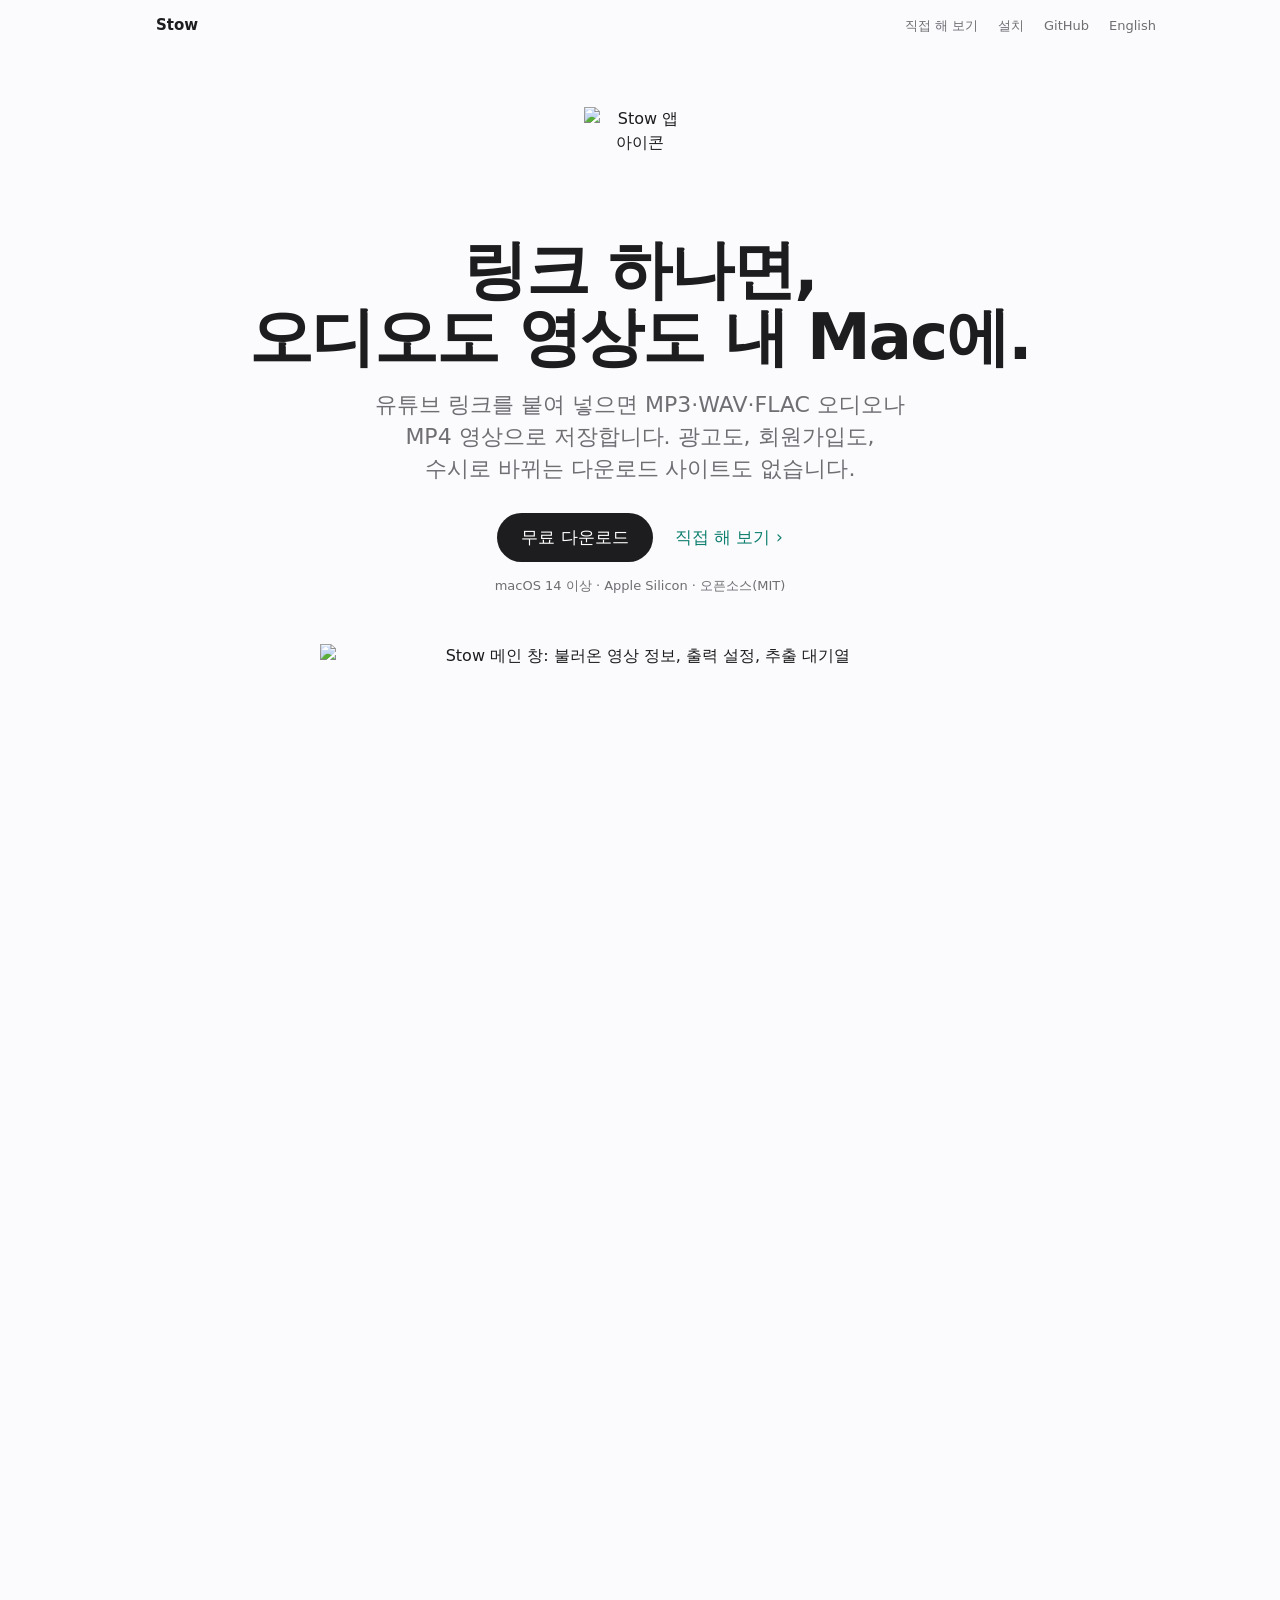
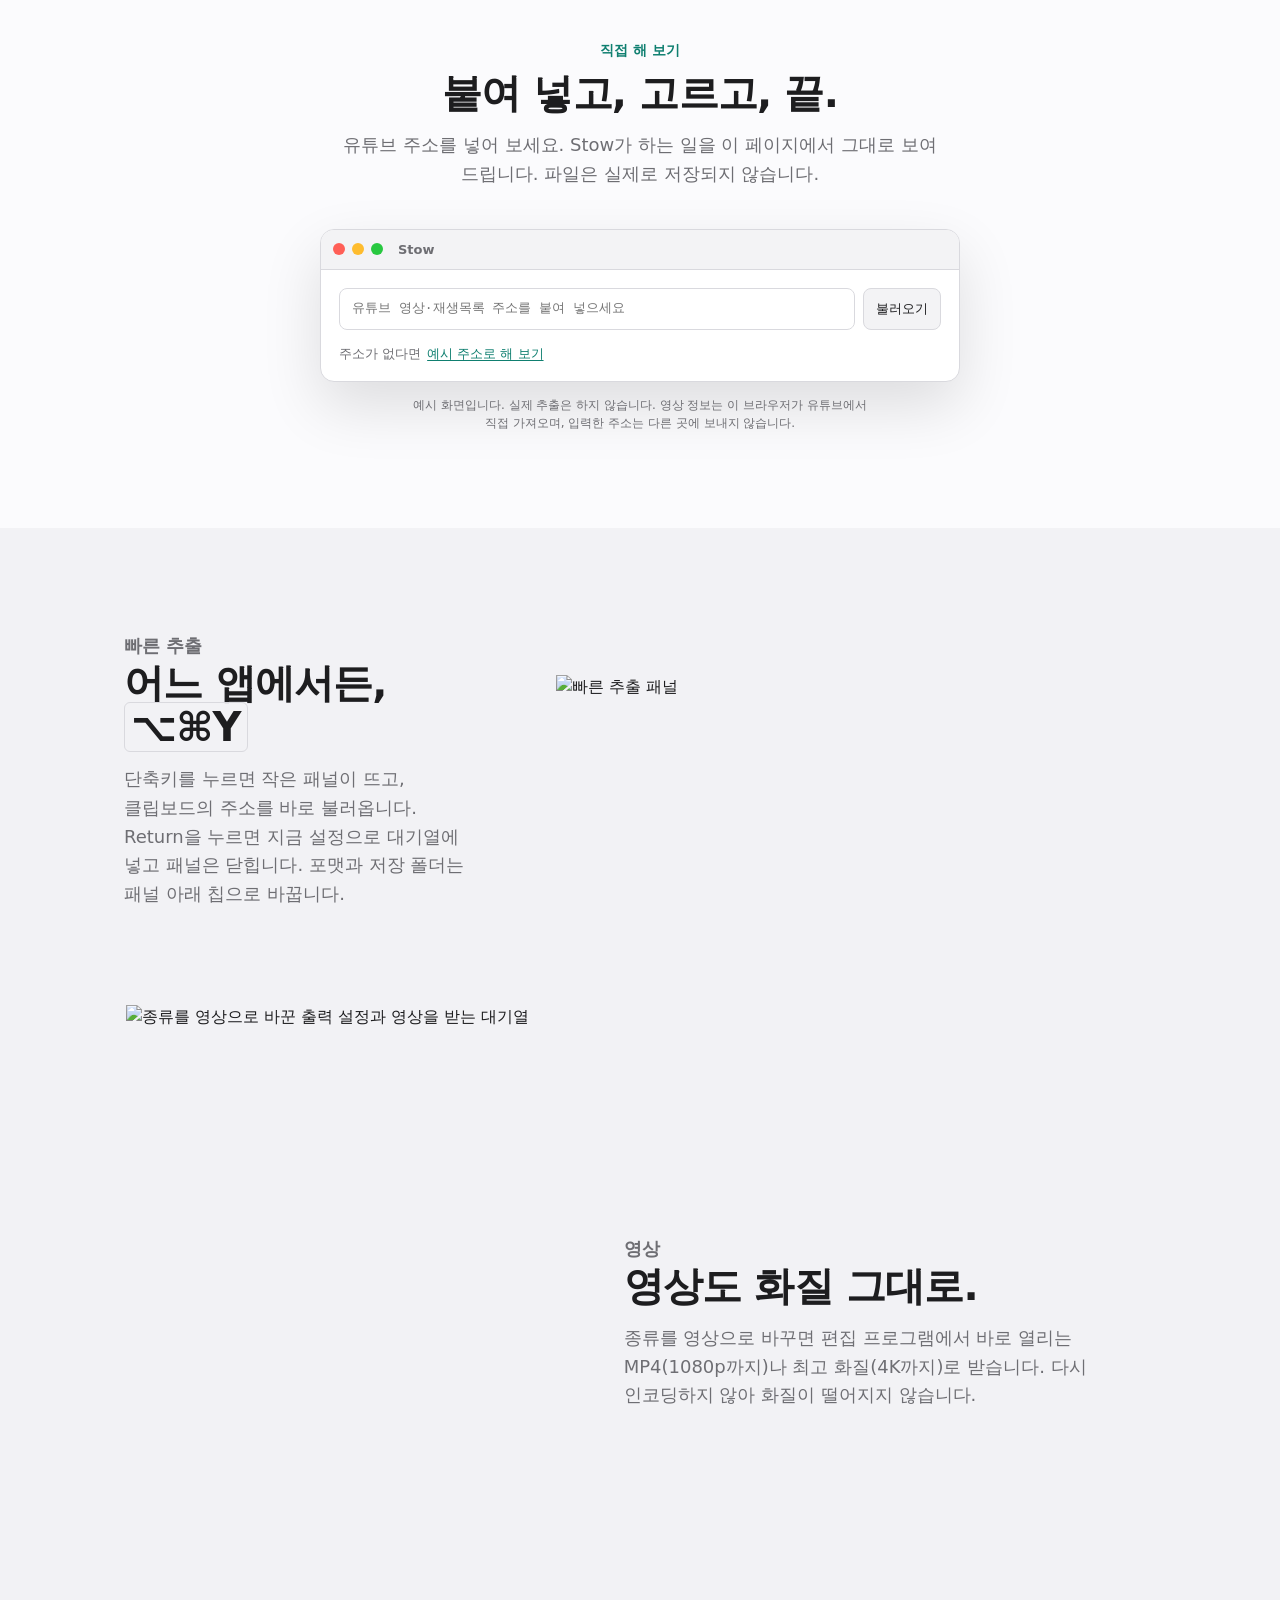
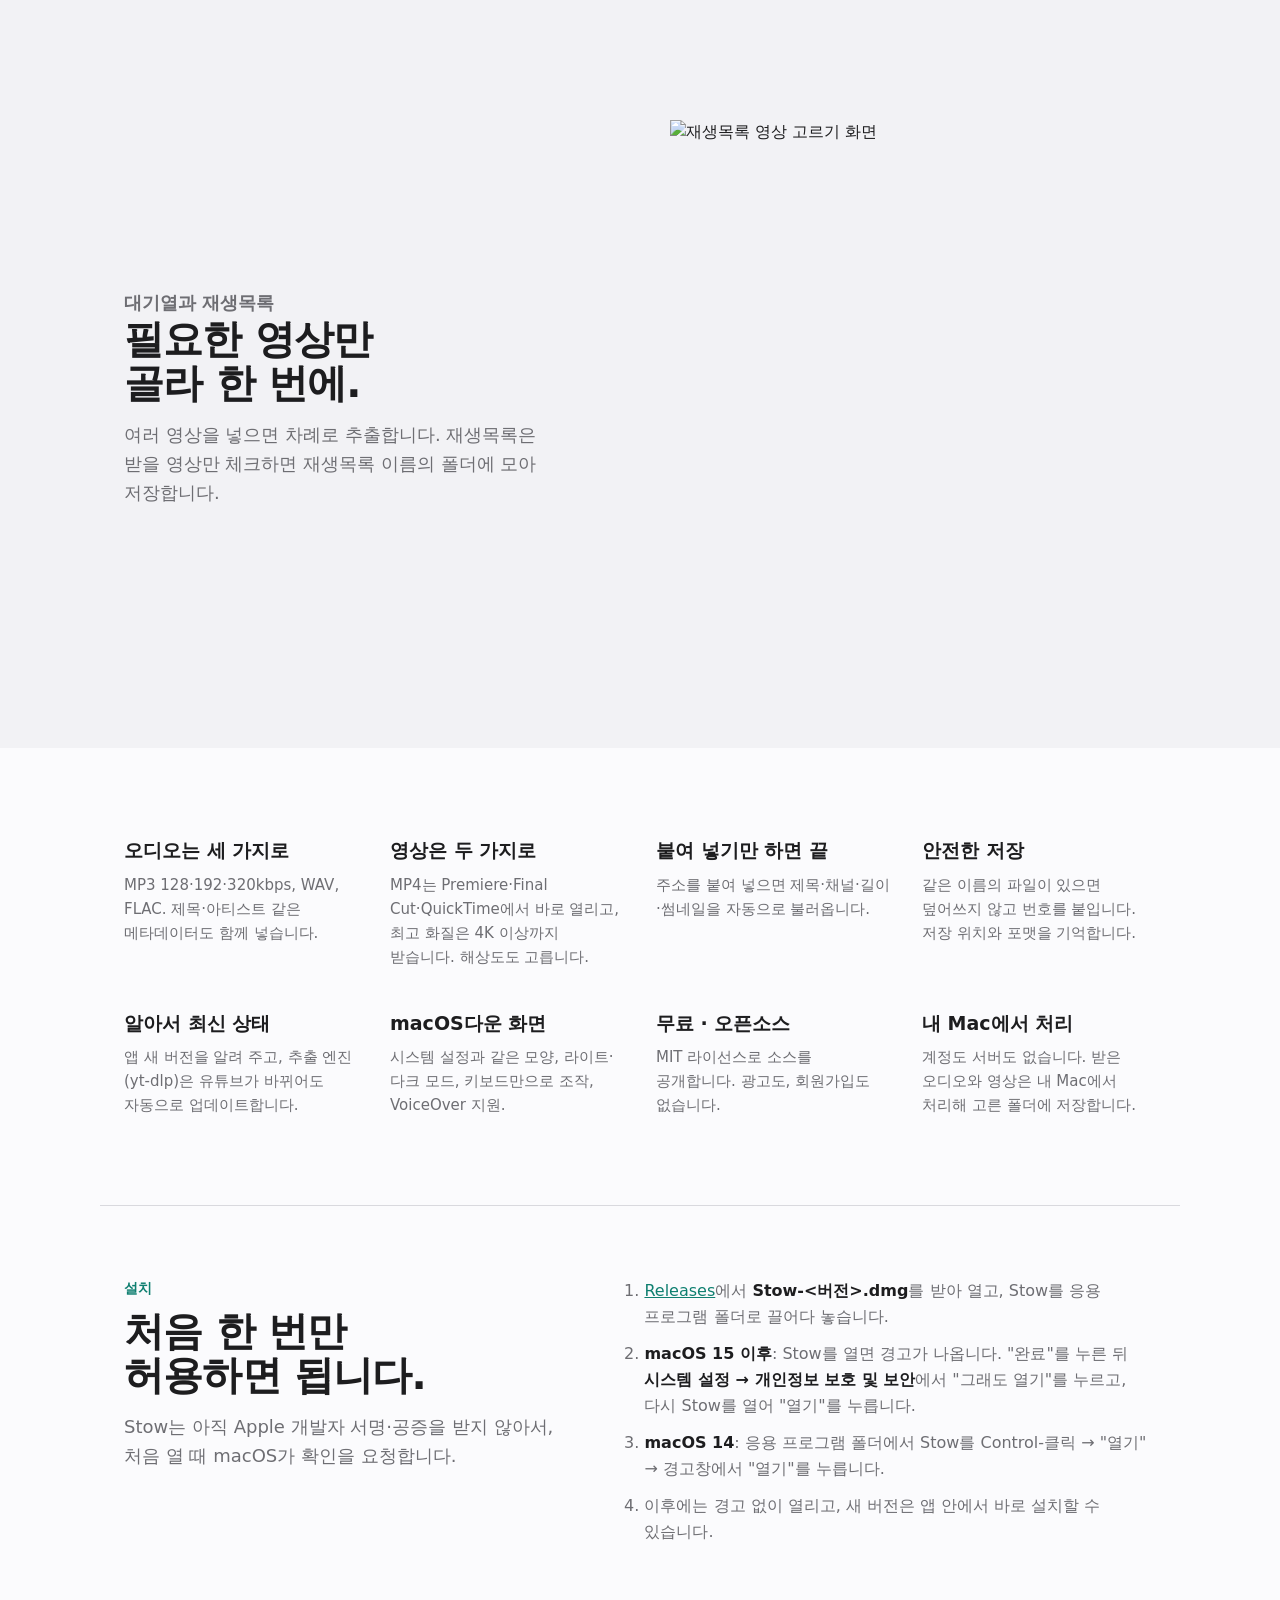
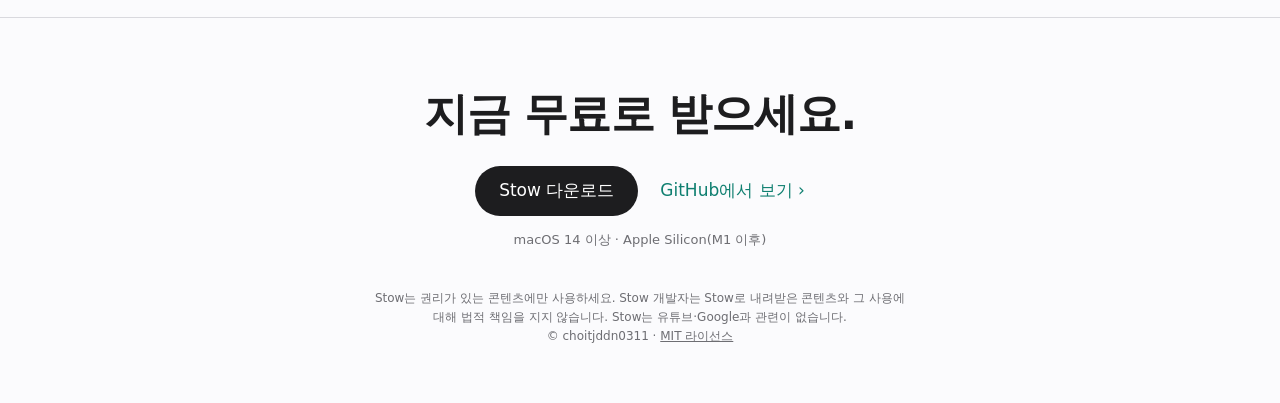
==== commit a1ebbff7: "docs: 웹페이지 제목·헤드라인을 오디오·영상으로, 기능 격자는 빼지 않고 영상 추가 - 제목 'Stow — 유튜브 오디오·영상을 Mac에 저장', 헤드라인 '오디오도 영상도 내" ====
--- a/site/index.html
+++ b/site/index.html
@@ -3,9 +3,9 @@
 <head>
 <meta charset="utf-8">
 <meta name="viewport" content="width=device-width, initial-scale=1, viewport-fit=cover">
-<title>Stow — 유튜브 오디오를 Mac에 저장</title>
+<title>Stow — 유튜브 오디오·영상을 Mac에 저장</title>
 <meta name="description" content="유튜브 링크를 붙여 넣으면 오디오(MP3·WAV·FLAC)나 영상(MP4)으로 저장하는 무료 오픈소스 macOS 앱.">
-<meta property="og:title" content="Stow — 유튜브 오디오를 Mac에 저장">
+<meta property="og:title" content="Stow — 유튜브 오디오·영상을 Mac에 저장">
 <meta property="og:description" content="링크를 붙여 넣으면 MP3·WAV·FLAC이나 MP4 영상으로 저장하는 macOS 앱. 광고도, 회원가입도 없습니다.">
 <meta property="og:image" content="https://choitjddn0311.github.io/stow/images/main-light.png">
 <meta property="og:type" content="website">
@@ -32,7 +32,7 @@
 <main>
   <div class="wrap hero">
     <img class="icon" src="images/icon.png" alt="Stow 앱 아이콘" width="112" height="112">
-    <h1>링크 하나면,<br>오디오는 내 Mac에.</h1>
+    <h1>링크 하나면,<br>오디오도 영상도 내 Mac에.</h1>
     <p class="lead">유튜브 링크를 붙여 넣으면 MP3·WAV·FLAC 오디오나 MP4 영상으로 저장합니다. 광고도, 회원가입도, 수시로 바뀌는 다운로드 사이트도 없습니다.</p>
     <div class="cta">
       <a class="btn" href="https://github.com/choitjddn0311/stow/releases/latest">무료 다운로드</a>
@@ -129,12 +129,14 @@
   </div>
 
   <section class="wrap grid" aria-label="주요 기능">
-    <div><h3>원하는 포맷과 음질</h3><p>MP3 128·192·320kbps, WAV, FLAC. 제목·아티스트 같은 메타데이터도 함께 넣습니다.</p></div>
+    <div><h3>오디오는 세 가지로</h3><p>MP3 128·192·320kbps, WAV, FLAC. 제목·아티스트 같은 메타데이터도 함께 넣습니다.</p></div>
+    <div><h3>영상은 두 가지로</h3><p>MP4는 Premiere·Final Cut·QuickTime에서 바로 열리고, 최고 화질은 4K 이상까지 받습니다. 해상도도 고릅니다.</p></div>
+    <div><h3>붙여 넣기만 하면 끝</h3><p>주소를 붙여 넣으면 제목·채널·길이·썸네일을 자동으로 불러옵니다.</p></div>
+    <div><h3>안전한 저장</h3><p>같은 이름의 파일이 있으면 덮어쓰지 않고 번호를 붙입니다. 저장 위치와 포맷을 기억합니다.</p></div>
     <div><h3>알아서 최신 상태</h3><p>앱 새 버전을 알려 주고, 추출 엔진(yt-dlp)은 유튜브가 바뀌어도 자동으로 업데이트합니다.</p></div>
-    <div><h3>안전한 저장</h3><p>같은 이름의 파일이 있으면 덮어쓰지 않고 번호를 붙입니다. 저장 위치와 포맷을 기억합니다.</p></div>
-    <div><h3>영상은 두 가지로</h3><p>MP4는 Premiere·Final Cut·QuickTime에서 바로 열리고, 최고 화질은 4K 이상까지 받습니다. 해상도도 고릅니다.</p></div>
     <div><h3>macOS다운 화면</h3><p>시스템 설정과 같은 모양, 라이트·다크 모드, 키보드만으로 조작, VoiceOver 지원.</p></div>
-    <div><h3>내 Mac에서 처리</h3><p>계정도 서버도 없습니다. 받은 오디오는 내 Mac에서 변환해 고른 폴더에 저장합니다.</p></div>
+    <div><h3>무료 · 오픈소스</h3><p>MIT 라이선스로 소스를 공개합니다. 광고도, 회원가입도 없습니다.</p></div>
+    <div><h3>내 Mac에서 처리</h3><p>계정도 서버도 없습니다. 받은 오디오와 영상은 내 Mac에서 처리해 고른 폴더에 저장합니다.</p></div>
   </section>
 
   <section class="wrap install" id="install">
--- a/site/assets/site.css
+++ b/site/assets/site.css
@@ -134,7 +134,8 @@
 .row p { font-size: 18px; line-height: 1.6; color: var(--muted); margin: 16px 0 0; max-width: 28em; }
 .row .playlist { max-width: 440px; margin: 0 auto; width: 100%; }
 kbd { font-family: inherit; border: 1px solid var(--line); border-radius: 6px; padding: 1px 6px; }
-.grid { display: grid; grid-template-columns: repeat(3, 1fr); gap: 40px 32px; padding-block: 88px; }
+.grid { display: grid; grid-template-columns: repeat(4, 1fr); gap: 40px 32px; padding-block: 88px; }
+@media (max-width: 1000px) { .grid { grid-template-columns: repeat(2, 1fr); } }
 .grid h3 { font-size: 19px; margin: 0 0 8px; }
 .grid p { margin: 0; color: var(--muted); line-height: 1.6; font-size: 15px; }
 
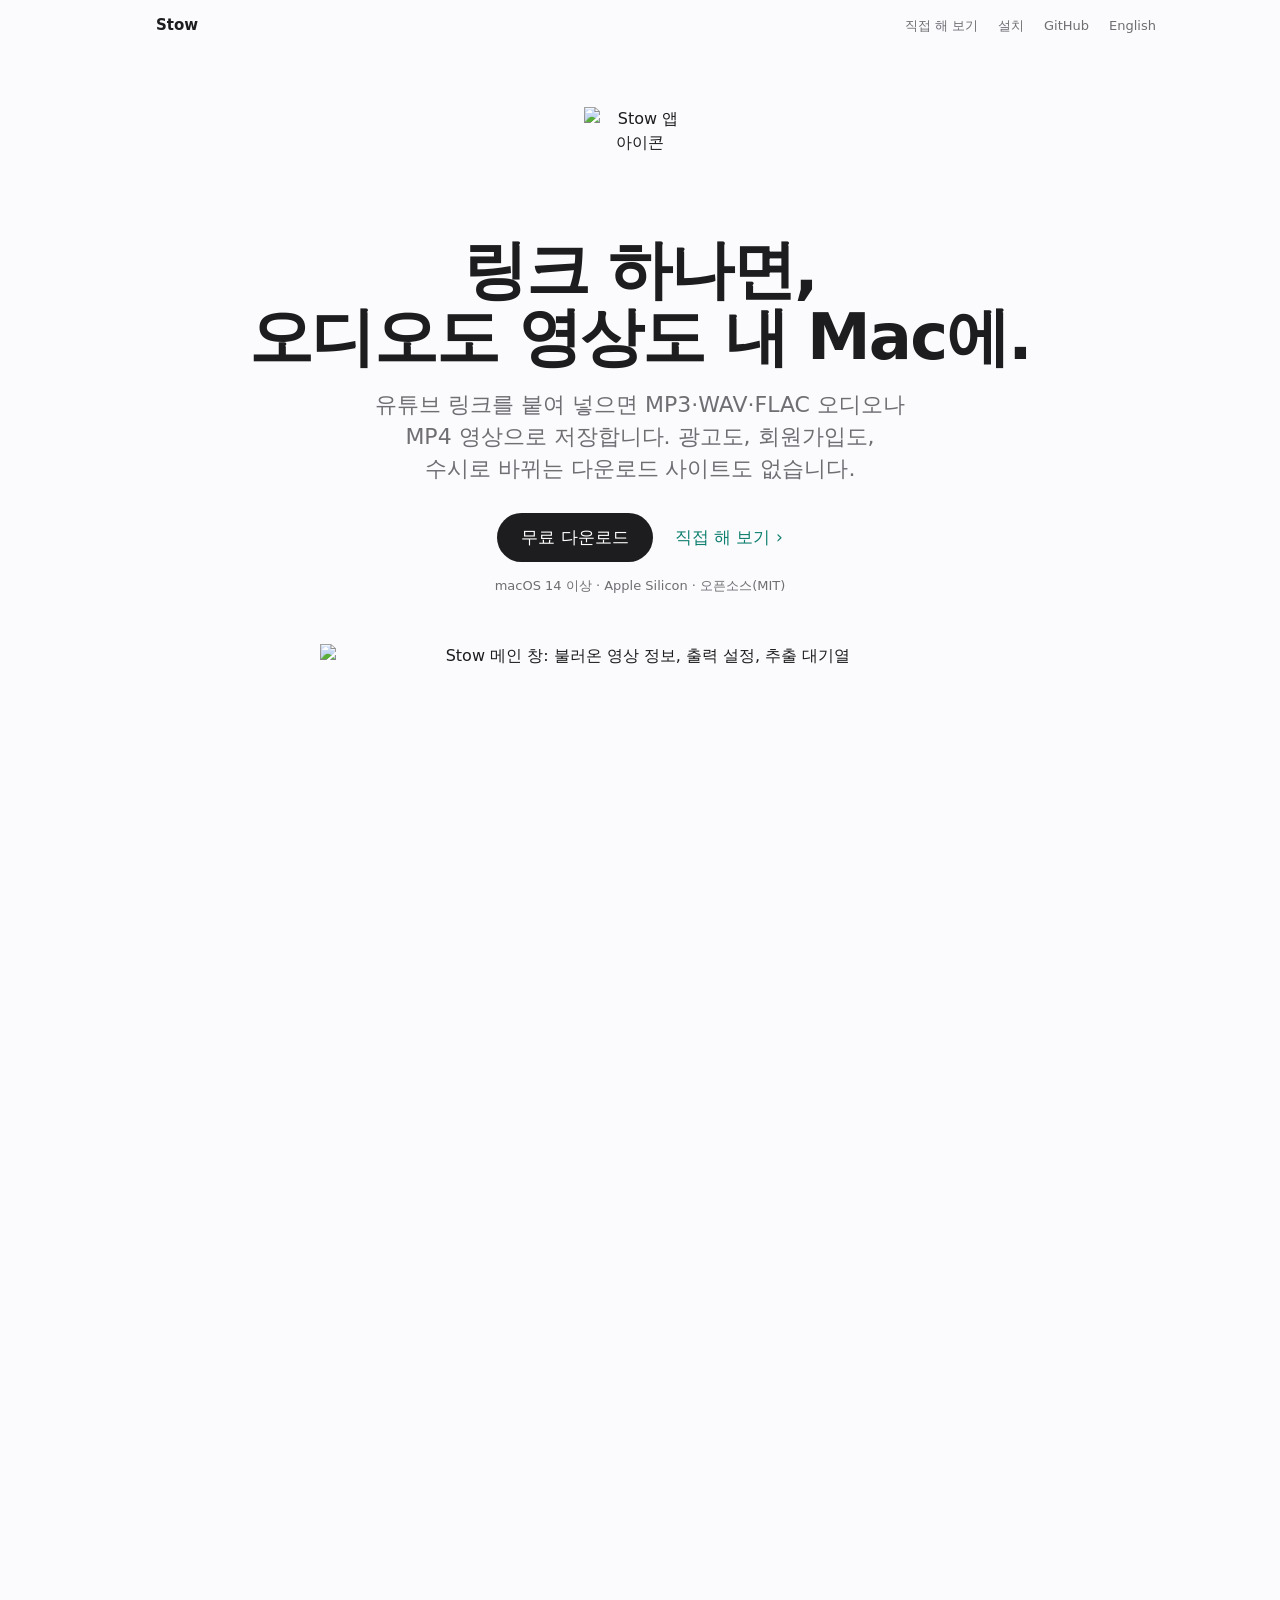
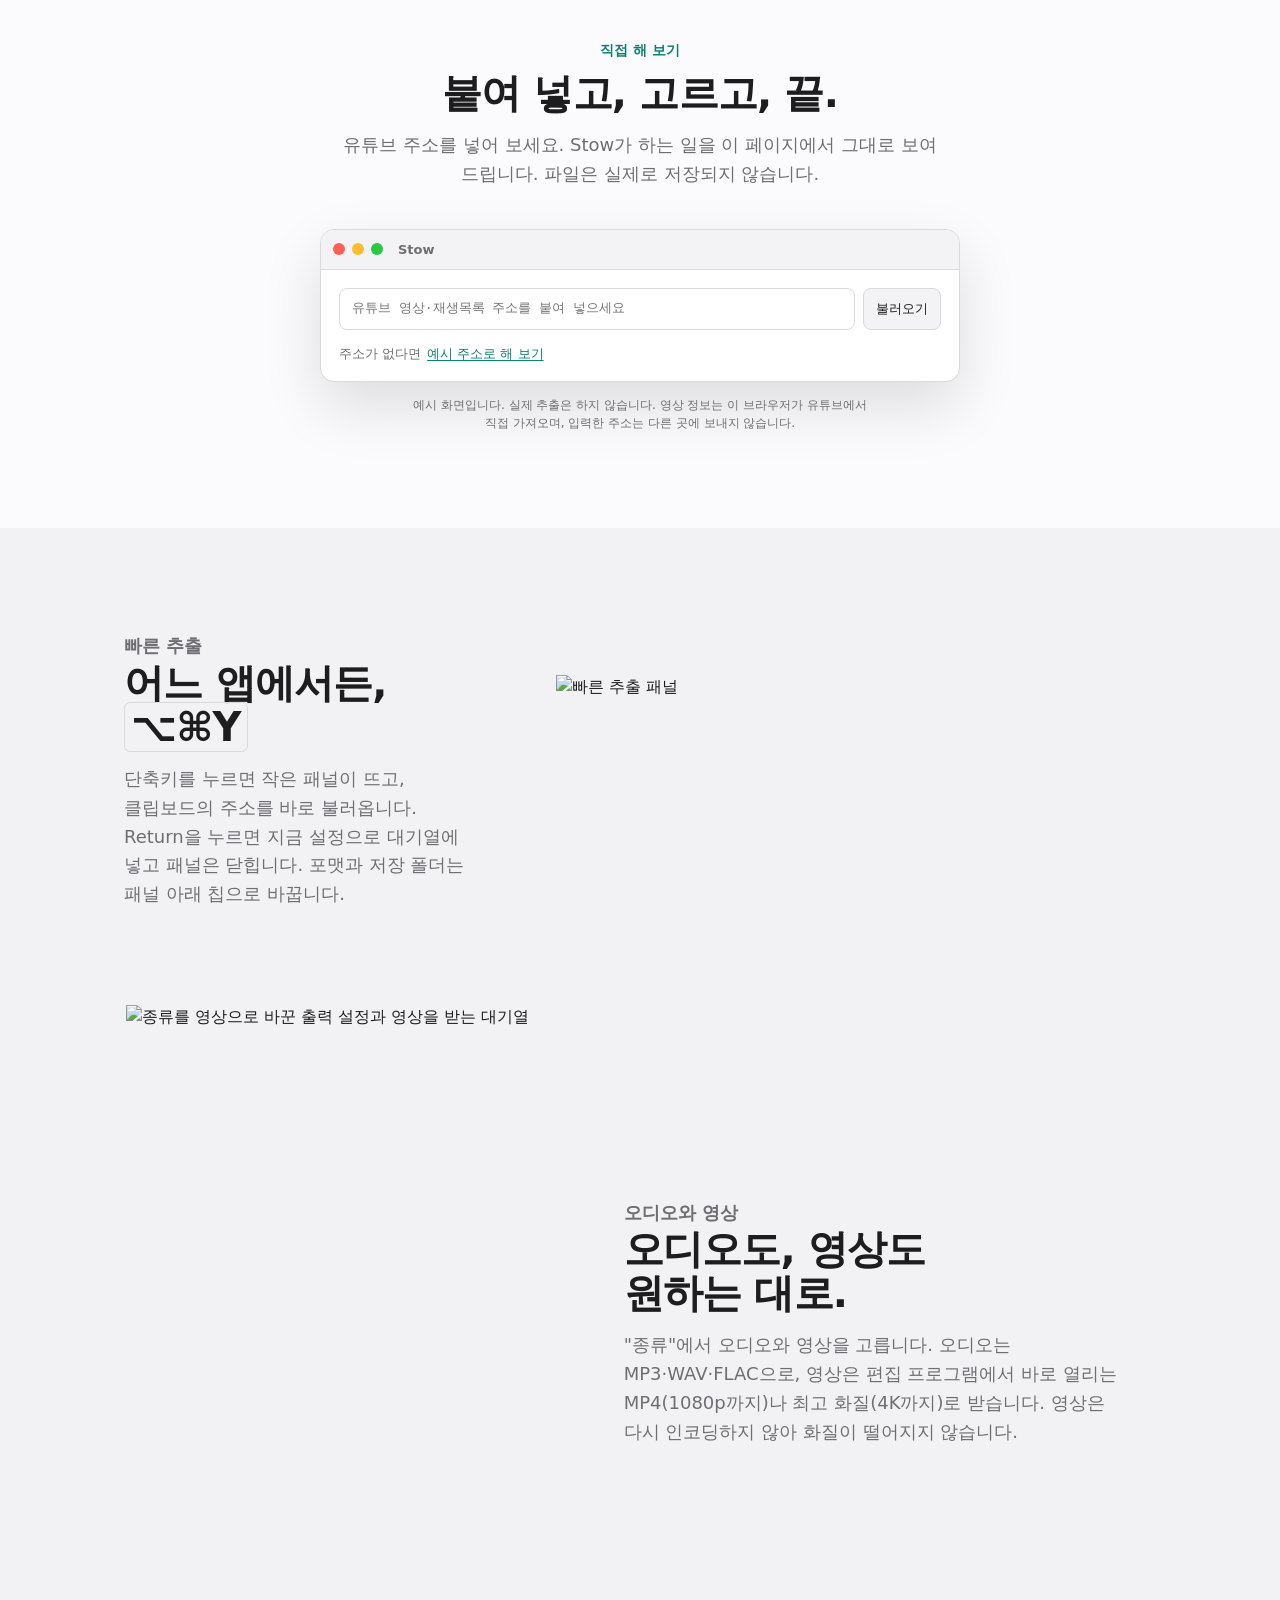
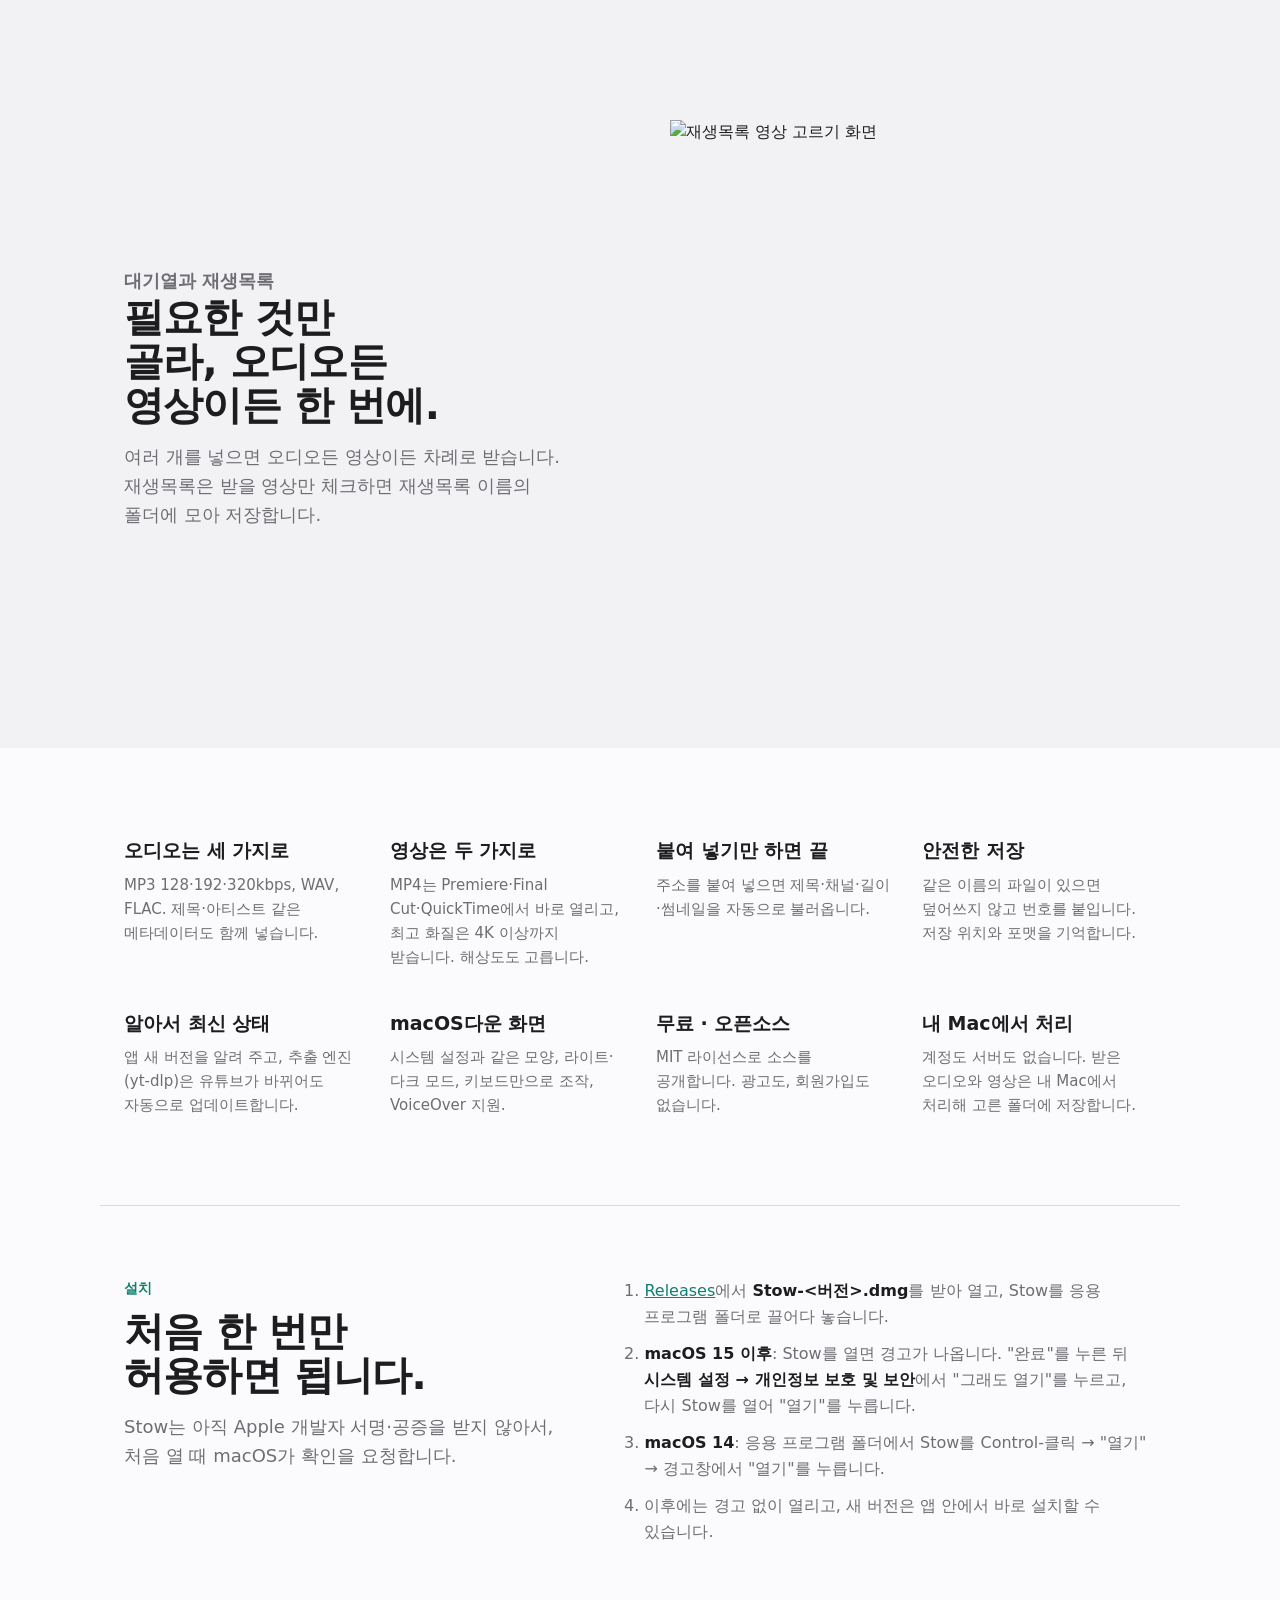
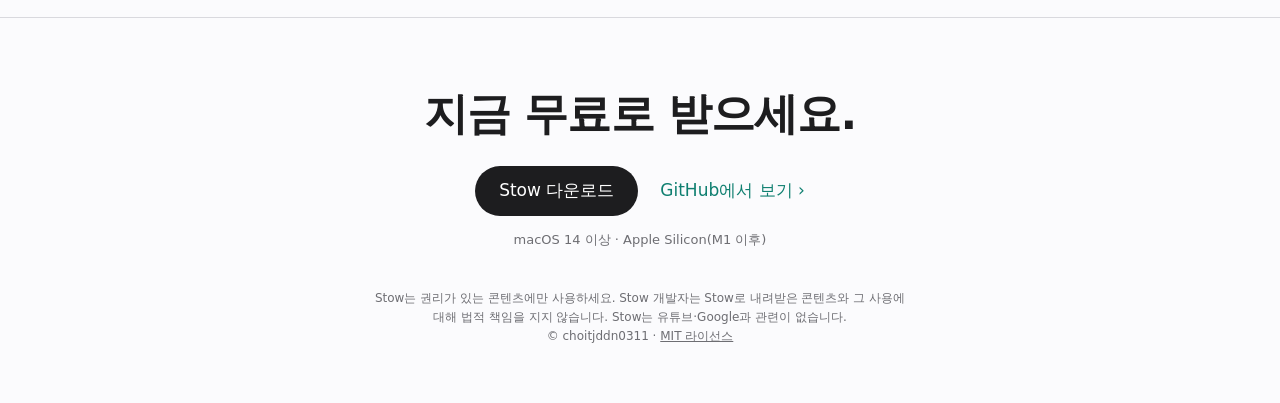
==== commit 665cc31a: "docs: 웹페이지 섹션 제목을 오디오·영상 모두로 Co-Authored-By: Claude Opus 5.5 <noreply@anthropic.com> Claude-Session:" ====
--- a/site/index.html
+++ b/site/index.html
@@ -108,9 +108,9 @@
       </div>
       <div class="row rev">
         <div>
-          <p class="eyebrow">영상</p>
-          <h2>영상도 화질 그대로.</h2>
-          <p>종류를 영상으로 바꾸면 편집 프로그램에서 바로 열리는 MP4(1080p까지)나 최고 화질(4K까지)로 받습니다. 다시 인코딩하지 않아 화질이 떨어지지 않습니다.</p>
+          <p class="eyebrow">오디오와 영상</p>
+          <h2>오디오도, 영상도 원하는 대로.</h2>
+          <p>"종류"에서 오디오와 영상을 고릅니다. 오디오는 MP3·WAV·FLAC으로, 영상은 편집 프로그램에서 바로 열리는 MP4(1080p까지)나 최고 화질(4K까지)로 받습니다. 영상은 다시 인코딩하지 않아 화질이 떨어지지 않습니다.</p>
         </div>
         <div>
           <img class="playlist only-light" src="images/video-light.png" alt="종류를 영상으로 바꾼 출력 설정과 영상을 받는 대기열" width="668" height="940">
@@ -120,8 +120,8 @@
       <div class="row">
         <div>
           <p class="eyebrow">대기열과 재생목록</p>
-          <h2>필요한 영상만 골라 한 번에.</h2>
-          <p>여러 영상을 넣으면 차례로 추출합니다. 재생목록은 받을 영상만 체크하면 재생목록 이름의 폴더에 모아 저장합니다.</p>
+          <h2>필요한 것만 골라, 오디오든 영상이든 한 번에.</h2>
+          <p>여러 개를 넣으면 오디오든 영상이든 차례로 받습니다. 재생목록은 받을 영상만 체크하면 재생목록 이름의 폴더에 모아 저장합니다.</p>
         </div>
         <div><img class="playlist" src="images/playlist-light.png" alt="재생목록 영상 고르기 화면" width="668" height="820"></div>
       </div>
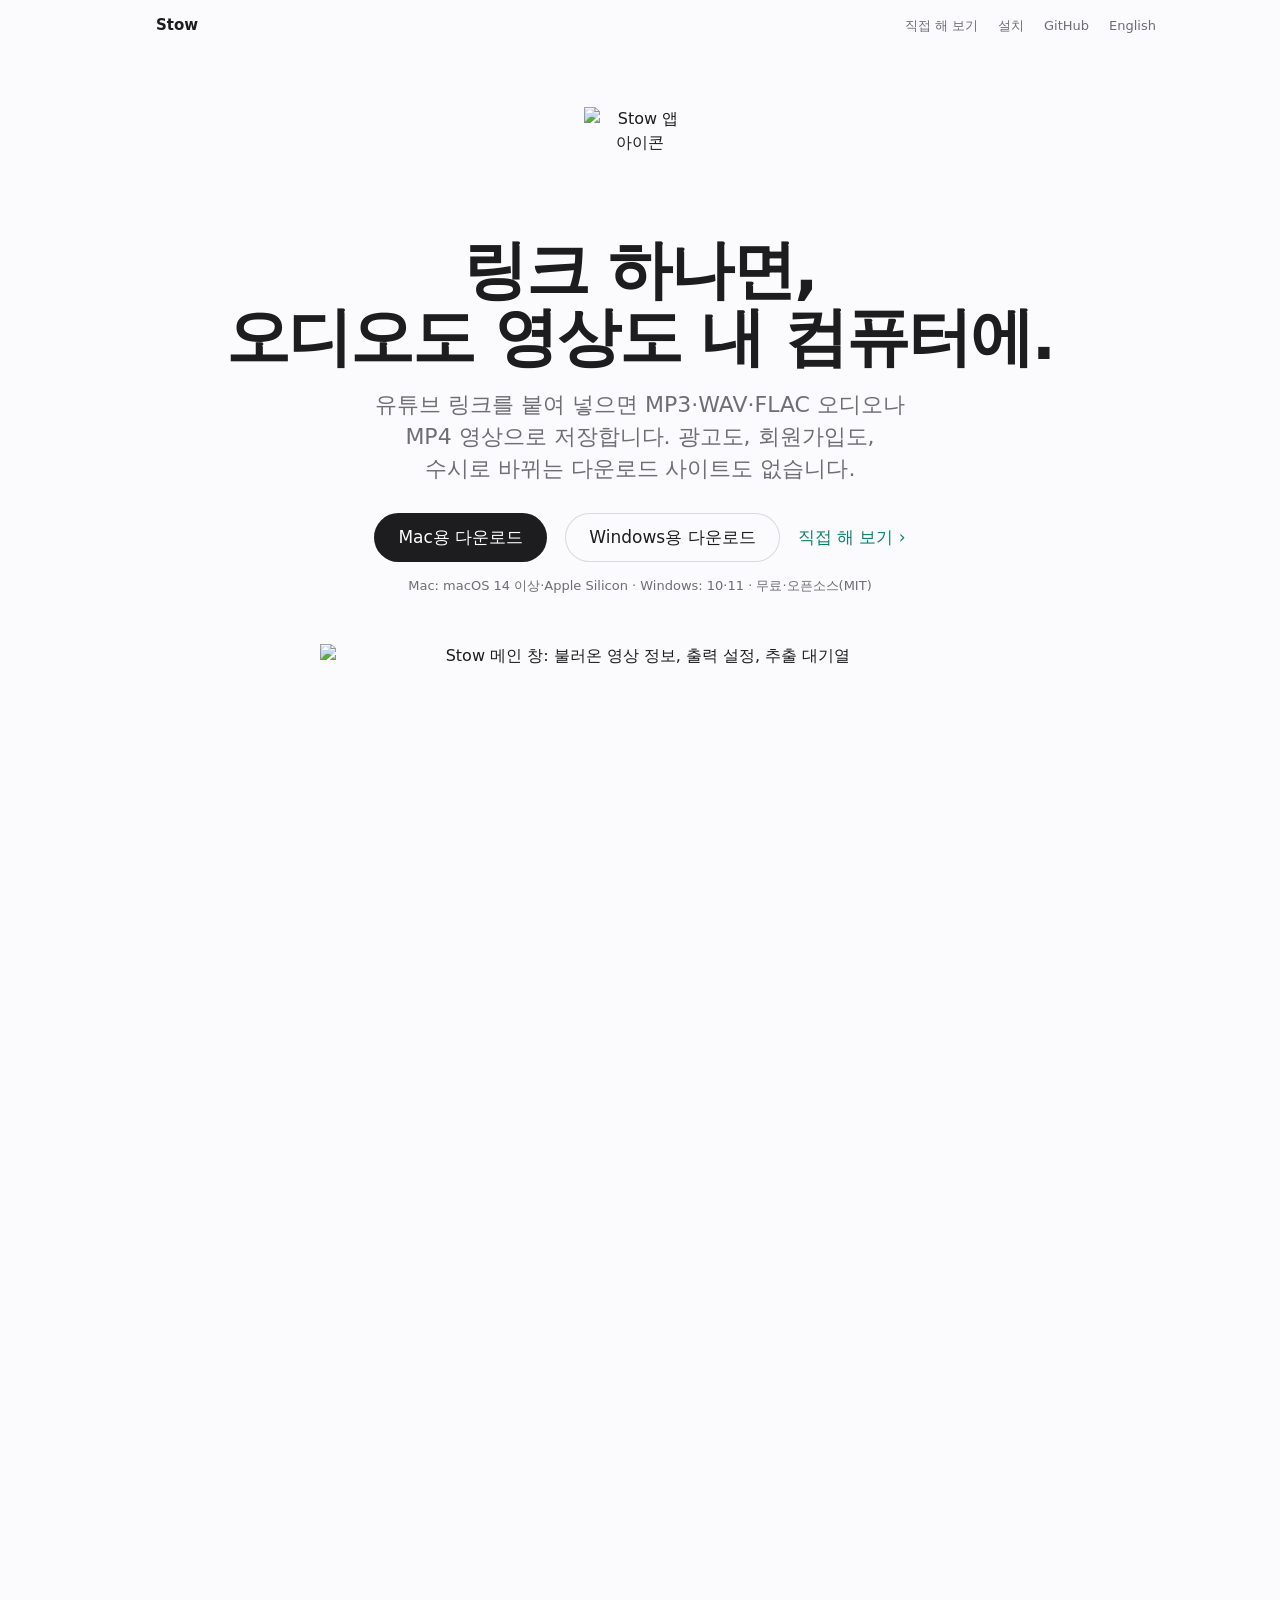
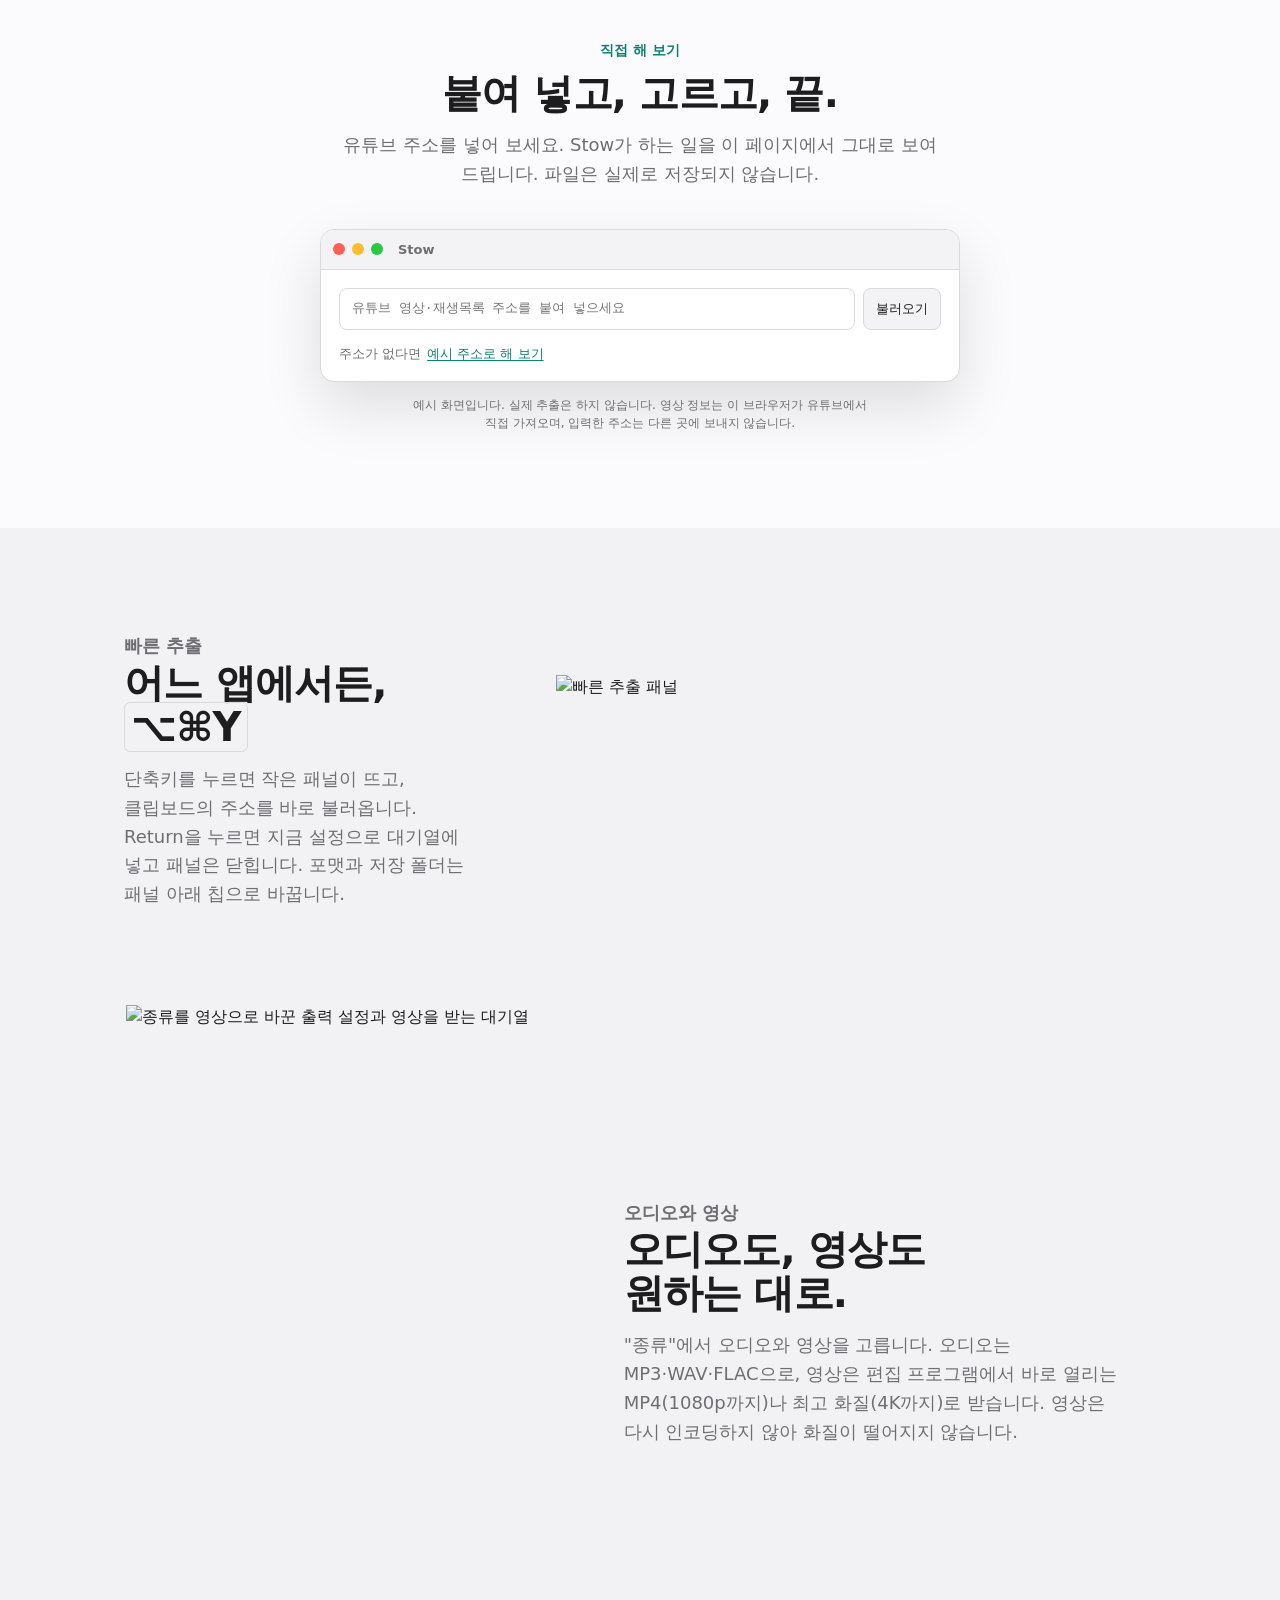
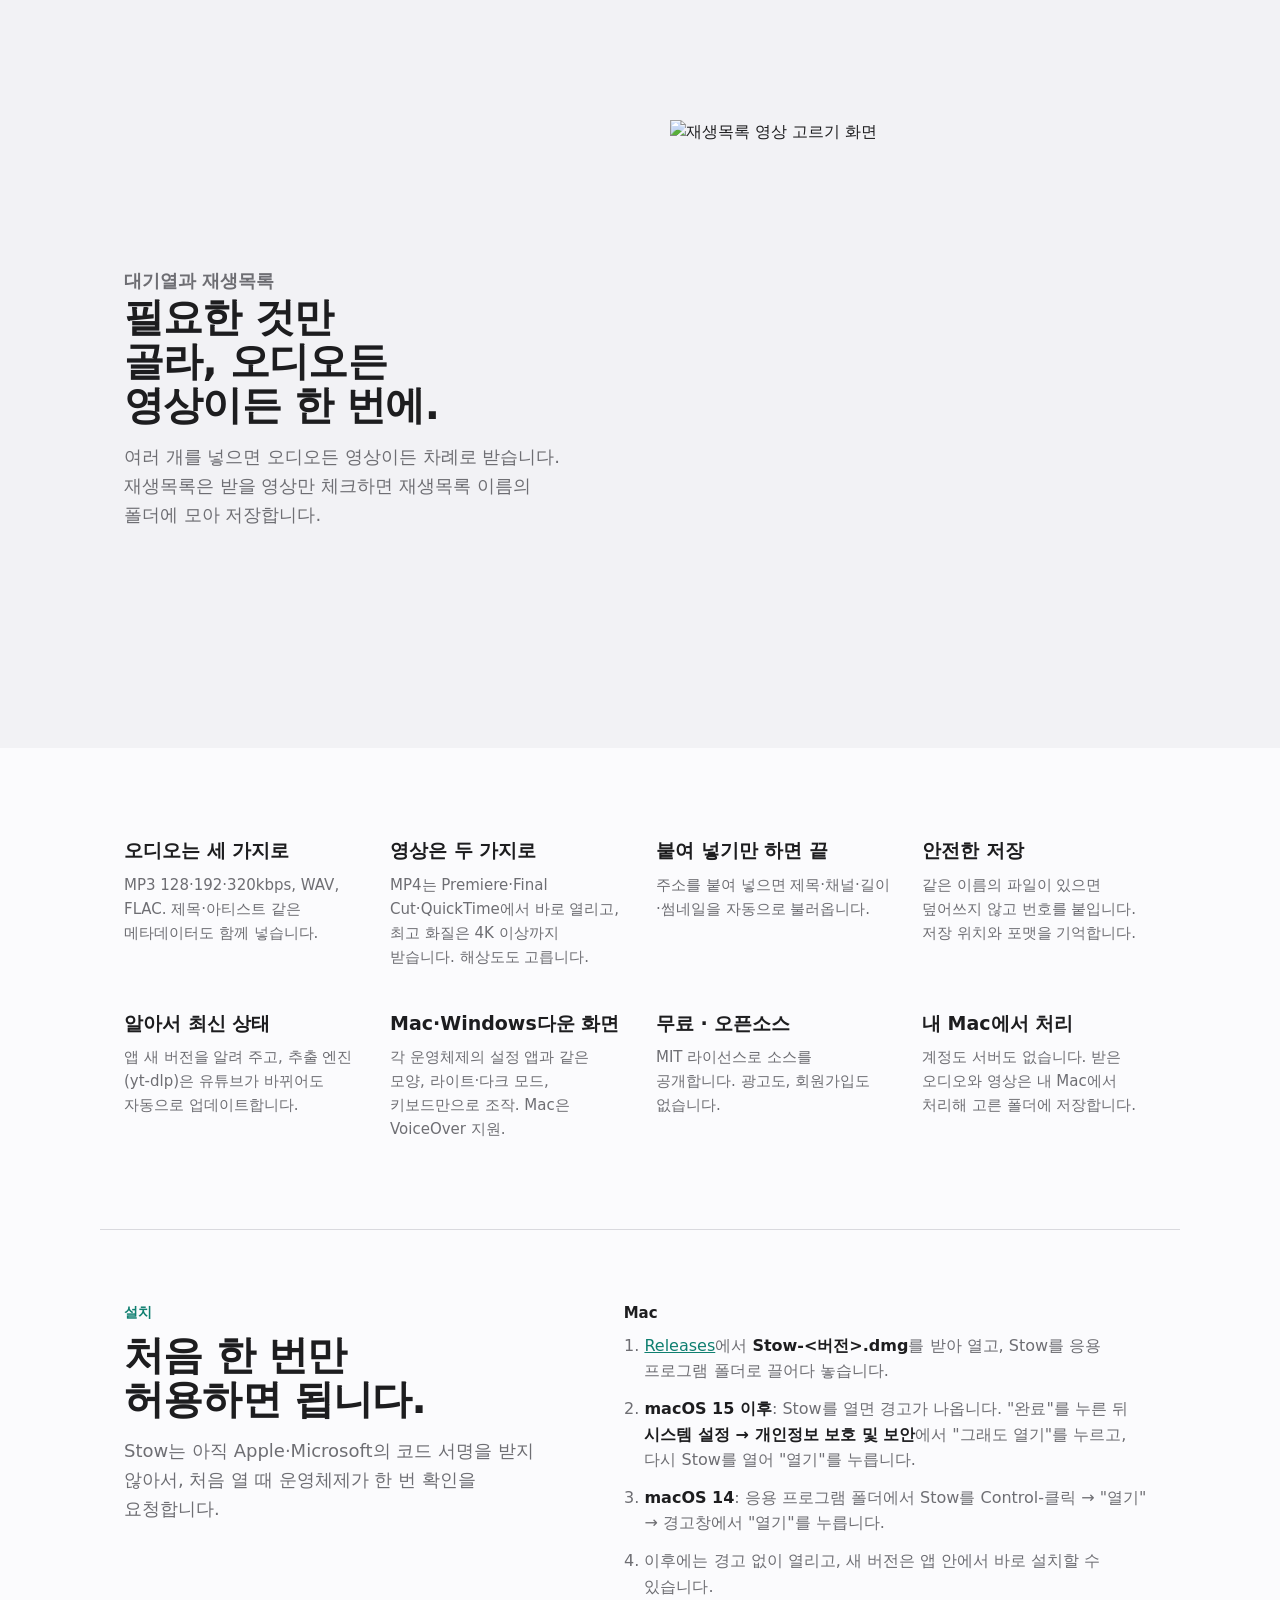
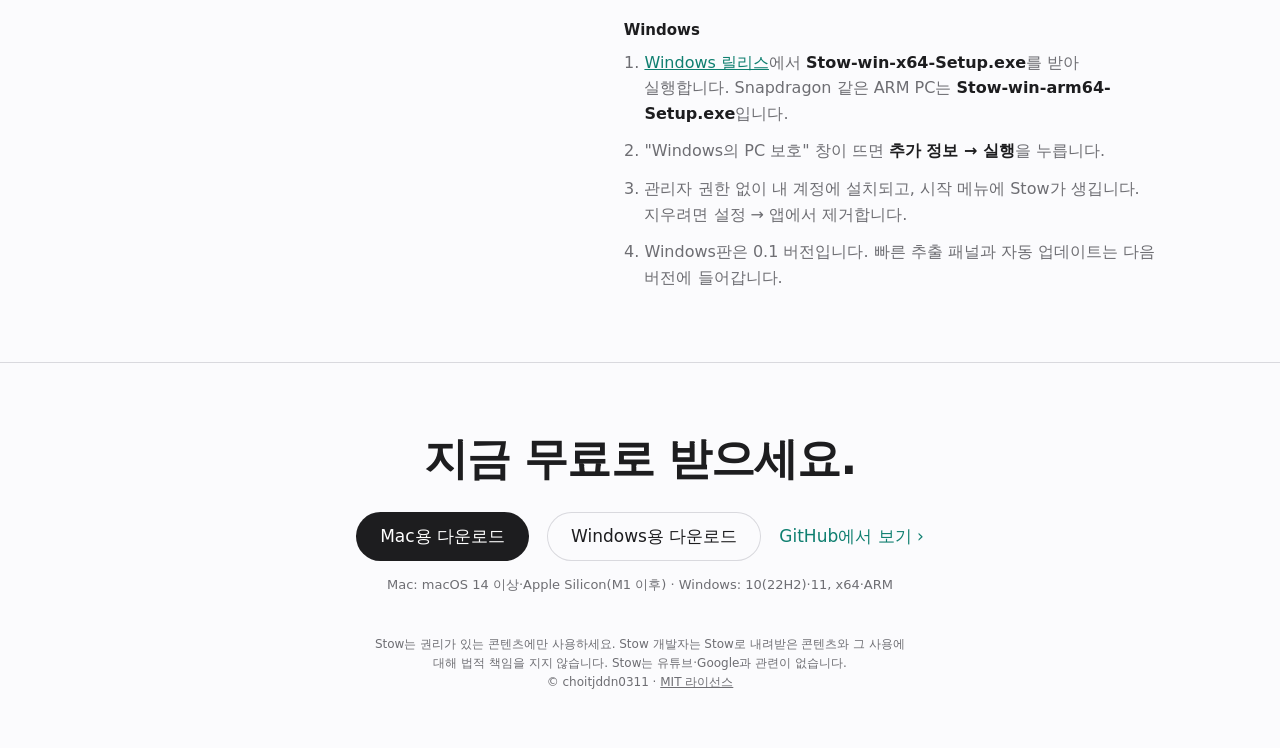
==== commit 20e28b96: "docs: 웹페이지·README에 Windows 다운로드 추가 - 웹페이지: Mac·Windows 다운로드 버튼(Windows에서 열면 Windows가 먼저), 설치 안내에 Win" ====
--- a/site/index.html
+++ b/site/index.html
@@ -3,10 +3,10 @@
 <head>
 <meta charset="utf-8">
 <meta name="viewport" content="width=device-width, initial-scale=1, viewport-fit=cover">
-<title>Stow — 유튜브 오디오·영상을 Mac에 저장</title>
-<meta name="description" content="유튜브 링크를 붙여 넣으면 오디오(MP3·WAV·FLAC)나 영상(MP4)으로 저장하는 무료 오픈소스 macOS 앱.">
-<meta property="og:title" content="Stow — 유튜브 오디오·영상을 Mac에 저장">
-<meta property="og:description" content="링크를 붙여 넣으면 MP3·WAV·FLAC이나 MP4 영상으로 저장하는 macOS 앱. 광고도, 회원가입도 없습니다.">
+<title>Stow — 유튜브 오디오·영상을 내 컴퓨터에 저장</title>
+<meta name="description" content="유튜브 링크를 붙여 넣으면 오디오(MP3·WAV·FLAC)나 영상(MP4)으로 저장하는 무료 오픈소스 앱(Mac·Windows).">
+<meta property="og:title" content="Stow — 유튜브 오디오·영상을 내 컴퓨터에 저장">
+<meta property="og:description" content="링크를 붙여 넣으면 MP3·WAV·FLAC이나 MP4 영상으로 저장하는 Mac·Windows 앱. 광고도, 회원가입도 없습니다.">
 <meta property="og:image" content="https://choitjddn0311.github.io/stow/images/main-light.png">
 <meta property="og:type" content="website">
 <link rel="alternate" hreflang="en" href="https://choitjddn0311.github.io/stow/en/">
@@ -32,13 +32,14 @@
 <main>
   <div class="wrap hero">
     <img class="icon" src="images/icon.png" alt="Stow 앱 아이콘" width="112" height="112">
-    <h1>링크 하나면,<br>오디오도 영상도 내 Mac에.</h1>
+    <h1>링크 하나면,<br>오디오도 영상도 내 컴퓨터에.</h1>
     <p class="lead">유튜브 링크를 붙여 넣으면 MP3·WAV·FLAC 오디오나 MP4 영상으로 저장합니다. 광고도, 회원가입도, 수시로 바뀌는 다운로드 사이트도 없습니다.</p>
-    <div class="cta">
-      <a class="btn" href="https://github.com/choitjddn0311/stow/releases/latest">무료 다운로드</a>
+    <div class="cta" data-downloads>
+      <a class="btn" data-os="mac" href="https://github.com/choitjddn0311/stow/releases/latest">Mac용 다운로드</a>
+      <a class="btn alt" data-os="win" href="https://github.com/choitjddn0311/stow/releases/download/win-v0.1.0/Stow-win-x64-Setup.exe">Windows용 다운로드</a>
       <a class="tlink" href="#try">직접 해 보기 ›</a>
     </div>
-    <p class="req">macOS 14 이상 · Apple Silicon · 오픈소스(MIT)</p>
+    <p class="req">Mac: macOS 14 이상·Apple Silicon · Windows: 10·11 · 무료·오픈소스(MIT)</p>
     <img class="shot only-light" src="images/main-light.png" alt="Stow 메인 창: 불러온 영상 정보, 출력 설정, 추출 대기열" width="668" height="940">
     <img class="shot only-dark" src="images/main-dark.png" alt="Stow 메인 창: 불러온 영상 정보, 출력 설정, 추출 대기열" width="668" height="940">
   </div>
@@ -134,7 +135,7 @@
     <div><h3>붙여 넣기만 하면 끝</h3><p>주소를 붙여 넣으면 제목·채널·길이·썸네일을 자동으로 불러옵니다.</p></div>
     <div><h3>안전한 저장</h3><p>같은 이름의 파일이 있으면 덮어쓰지 않고 번호를 붙입니다. 저장 위치와 포맷을 기억합니다.</p></div>
     <div><h3>알아서 최신 상태</h3><p>앱 새 버전을 알려 주고, 추출 엔진(yt-dlp)은 유튜브가 바뀌어도 자동으로 업데이트합니다.</p></div>
-    <div><h3>macOS다운 화면</h3><p>시스템 설정과 같은 모양, 라이트·다크 모드, 키보드만으로 조작, VoiceOver 지원.</p></div>
+    <div><h3>Mac·Windows다운 화면</h3><p>각 운영체제의 설정 앱과 같은 모양, 라이트·다크 모드, 키보드만으로 조작. Mac은 VoiceOver 지원.</p></div>
     <div><h3>무료 · 오픈소스</h3><p>MIT 라이선스로 소스를 공개합니다. 광고도, 회원가입도 없습니다.</p></div>
     <div><h3>내 Mac에서 처리</h3><p>계정도 서버도 없습니다. 받은 오디오와 영상은 내 Mac에서 처리해 고른 폴더에 저장합니다.</p></div>
   </section>
@@ -143,25 +144,36 @@
     <div>
       <p class="eyebrow">설치</p>
       <h2>처음 한 번만 허용하면 됩니다.</h2>
-      <p class="section-lead">Stow는 아직 Apple 개발자 서명·공증을 받지 않아서, 처음 열 때 macOS가 확인을 요청합니다.</p>
+      <p class="section-lead">Stow는 아직 Apple·Microsoft의 코드 서명을 받지 않아서, 처음 열 때 운영체제가 한 번 확인을 요청합니다.</p>
     </div>
+    <div class="steps">
+    <h3>Mac</h3>
     <ol>
       <li><a href="https://github.com/choitjddn0311/stow/releases/latest">Releases</a>에서 <b>Stow-&lt;버전&gt;.dmg</b>를 받아 열고, Stow를 응용 프로그램 폴더로 끌어다 놓습니다.</li>
       <li><b>macOS 15 이후</b>: Stow를 열면 경고가 나옵니다. "완료"를 누른 뒤 <b>시스템 설정 → 개인정보 보호 및 보안</b>에서 "그래도 열기"를 누르고, 다시 Stow를 열어 "열기"를 누릅니다.</li>
       <li><b>macOS 14</b>: 응용 프로그램 폴더에서 Stow를 Control-클릭 → "열기" → 경고창에서 "열기"를 누릅니다.</li>
       <li>이후에는 경고 없이 열리고, 새 버전은 앱 안에서 바로 설치할 수 있습니다.</li>
     </ol>
+    <h3>Windows</h3>
+    <ol>
+      <li><a href="https://github.com/choitjddn0311/stow/releases/tag/win-v0.1.0">Windows 릴리스</a>에서 <b>Stow-win-x64-Setup.exe</b>를 받아 실행합니다. Snapdragon 같은 ARM PC는 <b>Stow-win-arm64-Setup.exe</b>입니다.</li>
+      <li>"Windows의 PC 보호" 창이 뜨면 <b>추가 정보 → 실행</b>을 누릅니다.</li>
+      <li>관리자 권한 없이 내 계정에 설치되고, 시작 메뉴에 Stow가 생깁니다. 지우려면 설정 → 앱에서 제거합니다.</li>
+      <li>Windows판은 0.1 버전입니다. 빠른 추출 패널과 자동 업데이트는 다음 버전에 들어갑니다.</li>
+    </ol>
+    </div>
   </section>
 
   <section class="end">
     <div class="wrap">
       <h2>지금 무료로 받으세요.</h2>
-      <div class="cta"><a class="btn" href="https://github.com/choitjddn0311/stow/releases/latest">Stow 다운로드</a><a class="tlink" href="https://github.com/choitjddn0311/stow">GitHub에서 보기 ›</a></div>
-      <p class="req">macOS 14 이상 · Apple Silicon(M1 이후)</p>
+      <div class="cta" data-downloads><a class="btn" data-os="mac" href="https://github.com/choitjddn0311/stow/releases/latest">Mac용 다운로드</a><a class="btn alt" data-os="win" href="https://github.com/choitjddn0311/stow/releases/download/win-v0.1.0/Stow-win-x64-Setup.exe">Windows용 다운로드</a><a class="tlink" href="https://github.com/choitjddn0311/stow">GitHub에서 보기 ›</a></div>
+      <p class="req">Mac: macOS 14 이상·Apple Silicon(M1 이후) · Windows: 10(22H2)·11, x64·ARM</p>
       <p class="fine">Stow는 권리가 있는 콘텐츠에만 사용하세요. Stow 개발자는 Stow로 내려받은 콘텐츠와 그 사용에 대해 법적 책임을 지지 않습니다. Stow는 유튜브·Google과 관련이 없습니다.<br>© choitjddn0311 · <a href="https://github.com/choitjddn0311/stow/blob/main/LICENSE">MIT 라이선스</a></p>
     </div>
   </section>
 </main>
 <script src="assets/demo.js" defer></script>
+<script src="assets/os.js" defer></script>
 </body>
 </html>
--- a/site/assets/site.css
+++ b/site/assets/site.css
@@ -67,8 +67,9 @@
 .hero .icon { width: 112px; margin: 0 auto 18px; }
 .hero h1 { font-size: 64px; line-height: 1.05; letter-spacing: -0.03em; font-weight: 700; margin: 0; text-wrap: balance; }
 .hero .lead { font-size: 22px; line-height: 1.45; color: var(--muted); max-width: 30em; margin: 18px auto 0; text-wrap: balance; }
-.cta { display: flex; gap: 22px; justify-content: center; align-items: center; margin-top: 28px; flex-wrap: wrap; }
+.cta { display: flex; gap: 12px 18px; justify-content: center; align-items: center; margin-top: 28px; flex-wrap: wrap; }
 .btn { background: var(--btn); color: var(--btn-fg); text-decoration: none; padding: 12px 24px; border-radius: 999px; font-size: 17px; font-weight: 500; border: 0; cursor: pointer; font-family: inherit; }
+.btn.alt { background: transparent; color: var(--fg); box-shadow: inset 0 0 0 1px var(--line); }
 .tlink { color: var(--link); text-decoration: none; font-size: 17px; }
 .req { margin: 14px 0 0; font-size: 13px; color: var(--muted); }
 .hero .shot { margin: 48px auto 0; width: 100%; max-width: 640px; }
@@ -143,6 +144,8 @@
 .install { border-top: 1px solid var(--line); padding-block: 72px; display: grid; grid-template-columns: 1fr 1.2fr; gap: 56px; }
 .install ol { margin: 0; padding-left: 1.3em; display: grid; gap: 12px; color: var(--muted); line-height: 1.6; }
 .install ol b { color: var(--fg); font-weight: 600; }
+.install .steps h3 { font-size: 15px; margin: 0 0 8px; }
+.install .steps ol + h3 { margin-top: 20px; }
 
 .end { text-align: center; padding-block: 72px 56px; border-top: 1px solid var(--line); }
 .end h2 { font-size: 44px; }
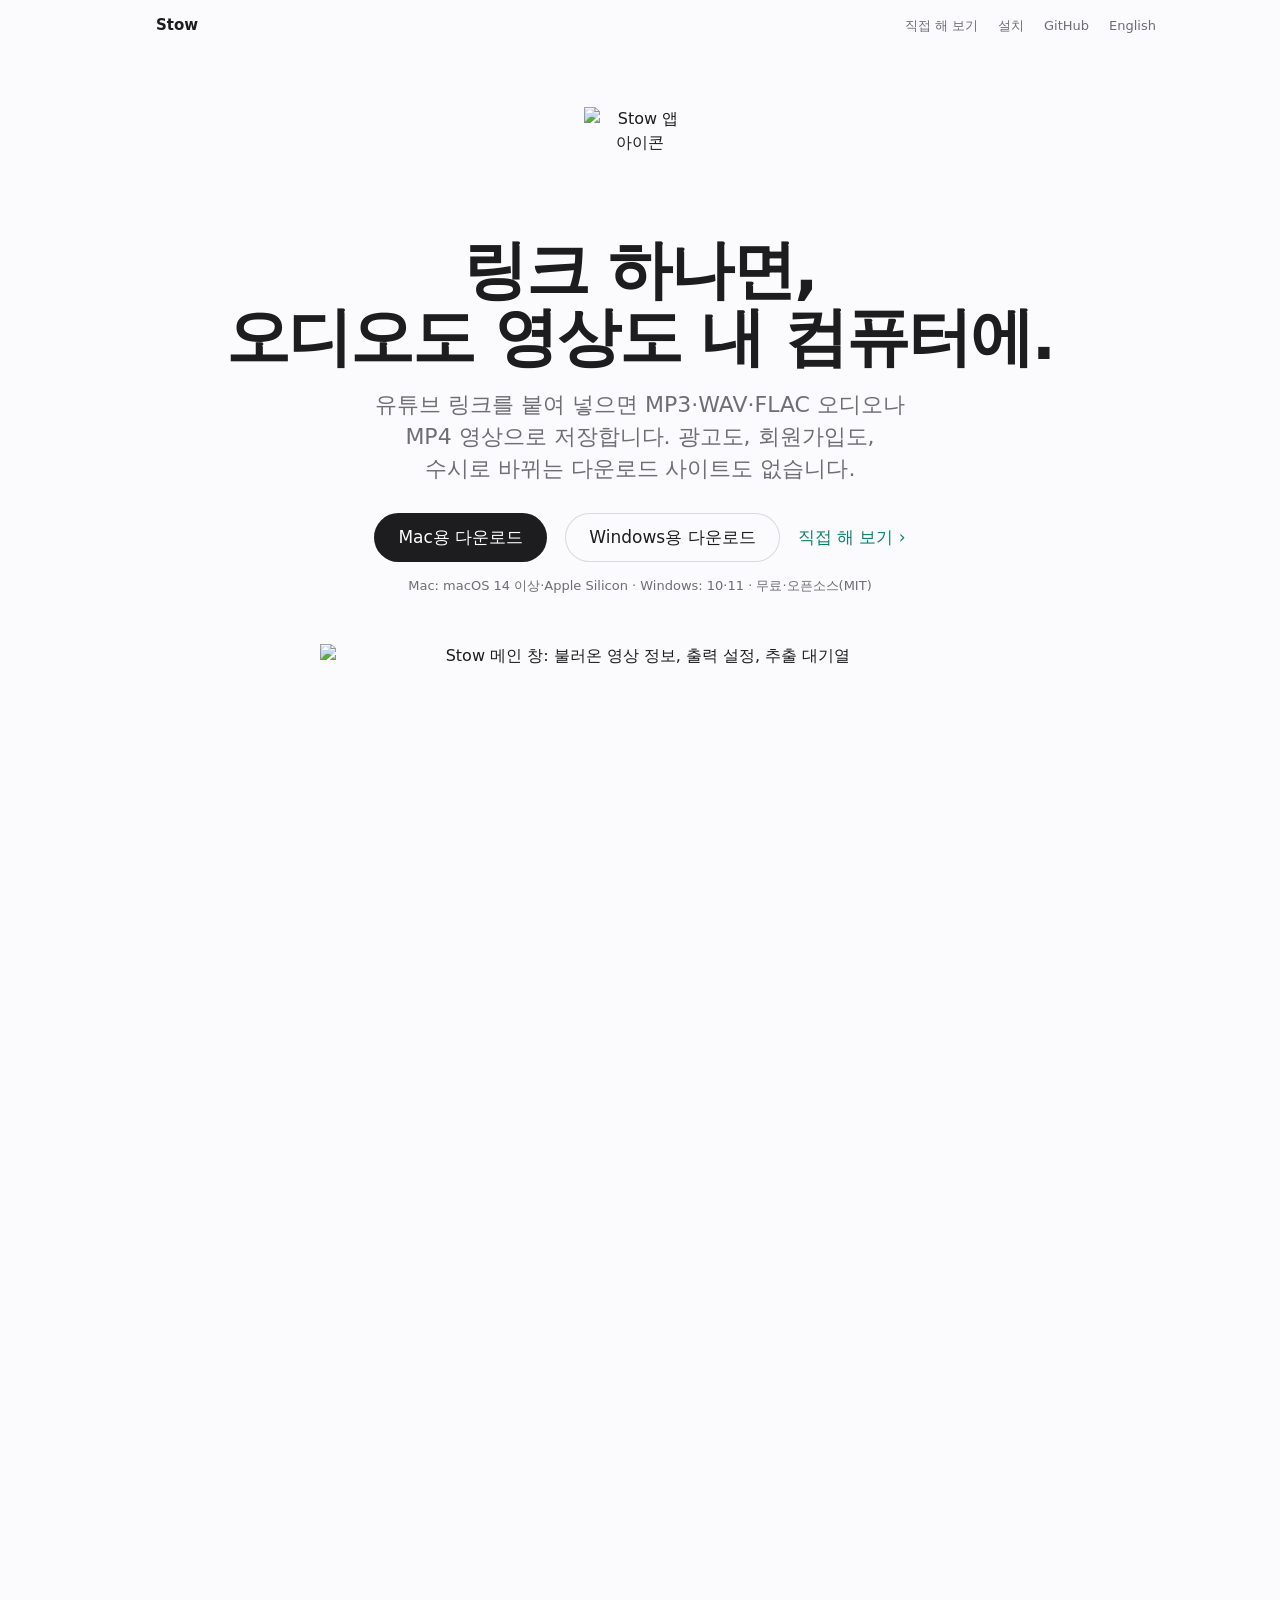
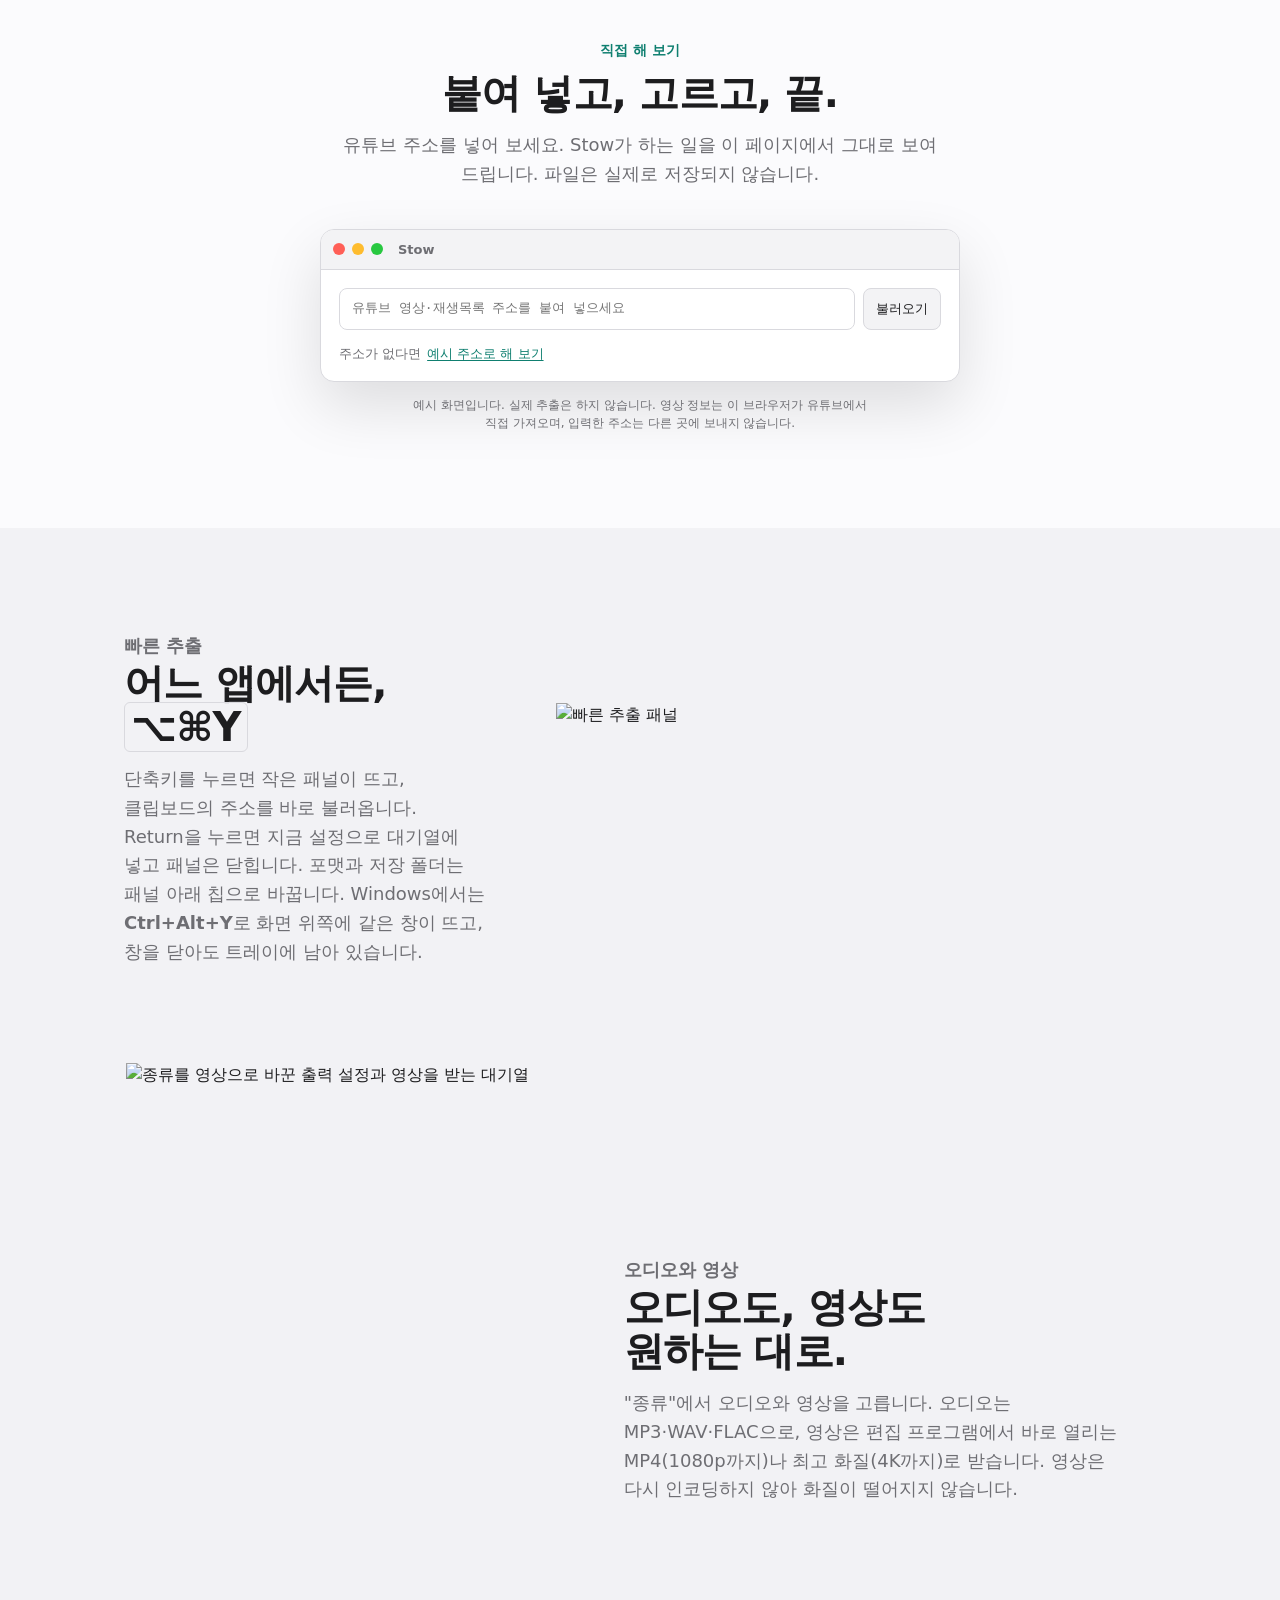
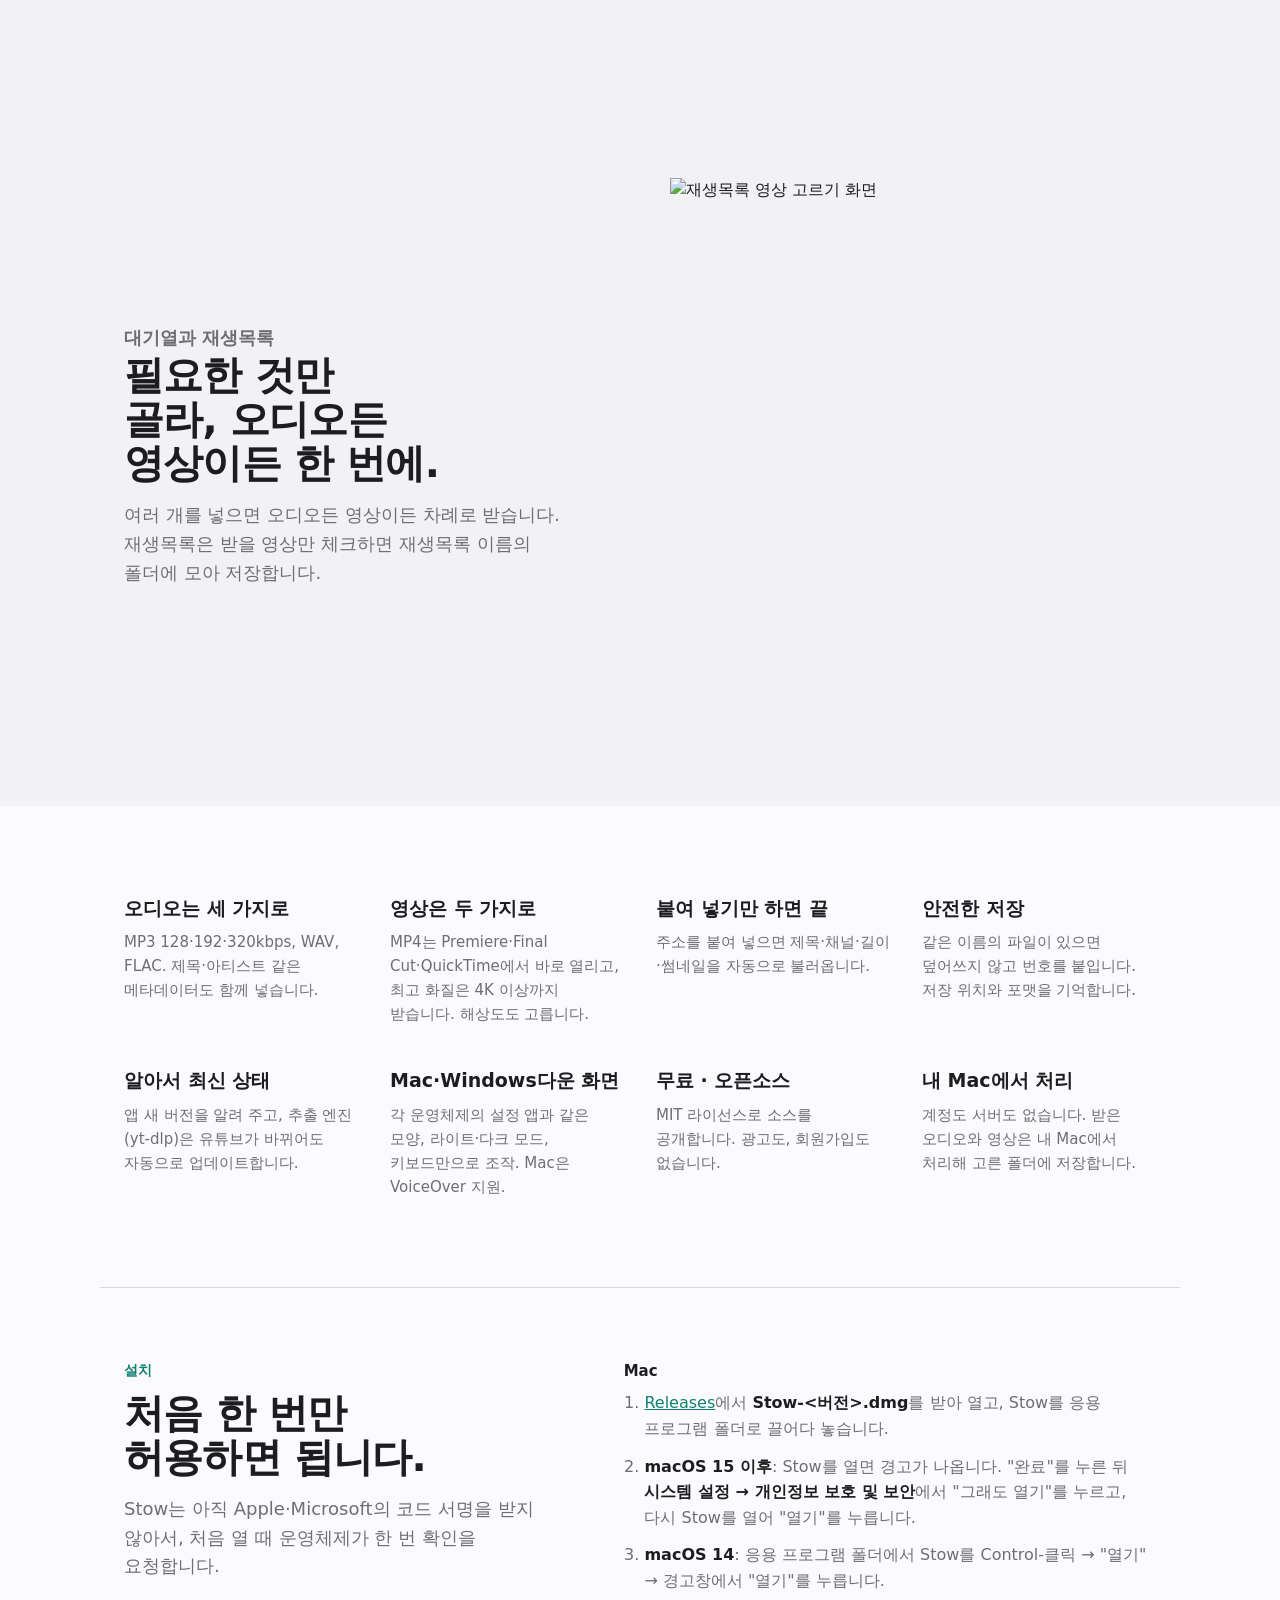
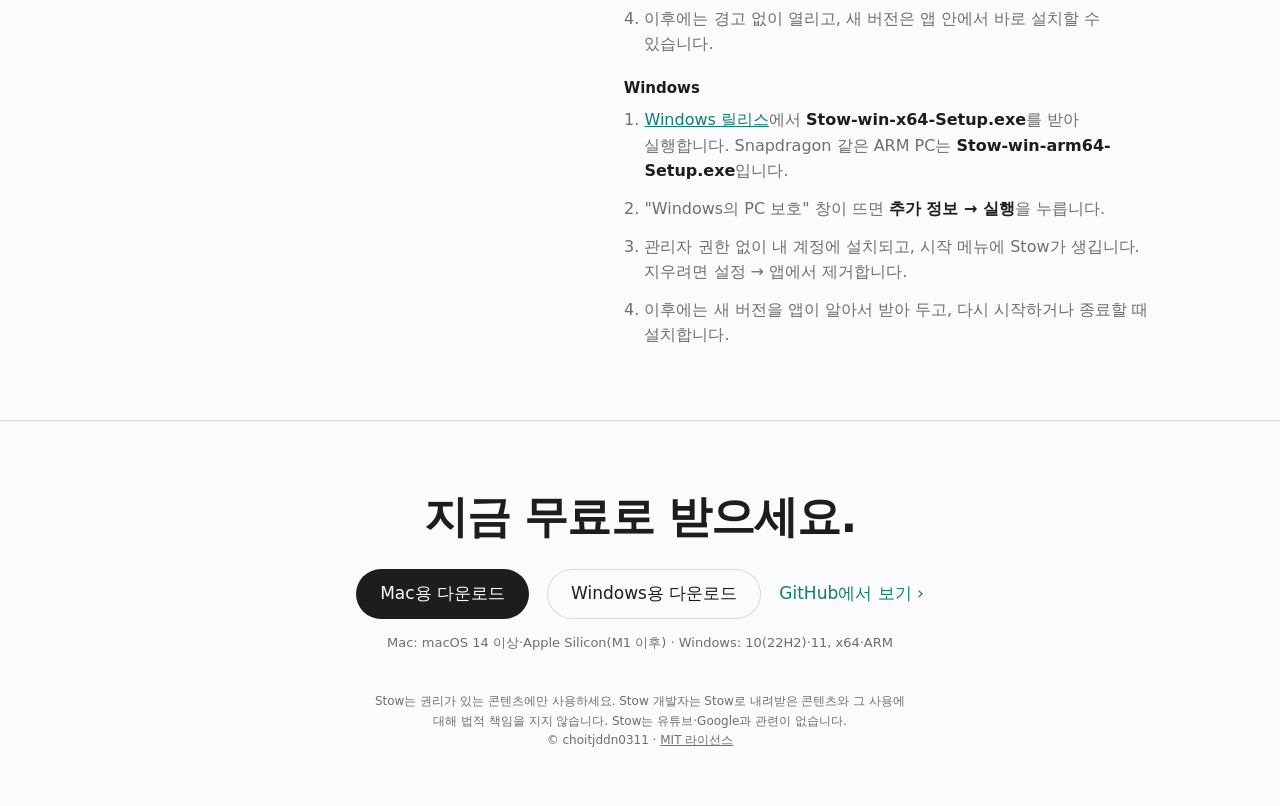
==== commit 0589a446: "docs: 웹페이지·README를 Windows 0.2로 - Windows 다운로드 링크를 win-v0.2.0으로, '0.1·다음 버전' 안내를 빼고 빠른 추출(Ctrl+Alt+Y" ====
--- a/site/index.html
+++ b/site/index.html
@@ -36,7 +36,7 @@
     <p class="lead">유튜브 링크를 붙여 넣으면 MP3·WAV·FLAC 오디오나 MP4 영상으로 저장합니다. 광고도, 회원가입도, 수시로 바뀌는 다운로드 사이트도 없습니다.</p>
     <div class="cta" data-downloads>
       <a class="btn" data-os="mac" href="https://github.com/choitjddn0311/stow/releases/latest">Mac용 다운로드</a>
-      <a class="btn alt" data-os="win" href="https://github.com/choitjddn0311/stow/releases/download/win-v0.1.0/Stow-win-x64-Setup.exe">Windows용 다운로드</a>
+      <a class="btn alt" data-os="win" href="https://github.com/choitjddn0311/stow/releases/download/win-v0.2.0/Stow-win-x64-Setup.exe">Windows용 다운로드</a>
       <a class="tlink" href="#try">직접 해 보기 ›</a>
     </div>
     <p class="req">Mac: macOS 14 이상·Apple Silicon · Windows: 10·11 · 무료·오픈소스(MIT)</p>
@@ -99,8 +99,8 @@
       <div class="row">
         <div>
           <p class="eyebrow">빠른 추출</p>
-          <h2>어느 앱에서든, <kbd>⌥⌘Y</kbd></h2>
-          <p>단축키를 누르면 작은 패널이 뜨고, 클립보드의 주소를 바로 불러옵니다. Return을 누르면 지금 설정으로 대기열에 넣고 패널은 닫힙니다. 포맷과 저장 폴더는 패널 아래 칩으로 바꿉니다.</p>
+          <h2>어느 앱에서든, <kbd data-win="Ctrl+Alt+Y">⌥⌘Y</kbd></h2>
+          <p>단축키를 누르면 작은 패널이 뜨고, 클립보드의 주소를 바로 불러옵니다. Return을 누르면 지금 설정으로 대기열에 넣고 패널은 닫힙니다. 포맷과 저장 폴더는 패널 아래 칩으로 바꿉니다. Windows에서는 <b>Ctrl+Alt+Y</b>로 화면 위쪽에 같은 창이 뜨고, 창을 닫아도 트레이에 남아 있습니다.</p>
         </div>
         <div>
           <img class="only-light" src="images/panel-light.png" alt="빠른 추출 패널" width="600" height="176">
@@ -156,10 +156,10 @@
     </ol>
     <h3>Windows</h3>
     <ol>
-      <li><a href="https://github.com/choitjddn0311/stow/releases/tag/win-v0.1.0">Windows 릴리스</a>에서 <b>Stow-win-x64-Setup.exe</b>를 받아 실행합니다. Snapdragon 같은 ARM PC는 <b>Stow-win-arm64-Setup.exe</b>입니다.</li>
+      <li><a href="https://github.com/choitjddn0311/stow/releases/tag/win-v0.2.0">Windows 릴리스</a>에서 <b>Stow-win-x64-Setup.exe</b>를 받아 실행합니다. Snapdragon 같은 ARM PC는 <b>Stow-win-arm64-Setup.exe</b>입니다.</li>
       <li>"Windows의 PC 보호" 창이 뜨면 <b>추가 정보 → 실행</b>을 누릅니다.</li>
       <li>관리자 권한 없이 내 계정에 설치되고, 시작 메뉴에 Stow가 생깁니다. 지우려면 설정 → 앱에서 제거합니다.</li>
-      <li>Windows판은 0.1 버전입니다. 빠른 추출 패널과 자동 업데이트는 다음 버전에 들어갑니다.</li>
+      <li>이후에는 새 버전을 앱이 알아서 받아 두고, 다시 시작하거나 종료할 때 설치합니다.</li>
     </ol>
     </div>
   </section>
@@ -167,7 +167,7 @@
   <section class="end">
     <div class="wrap">
       <h2>지금 무료로 받으세요.</h2>
-      <div class="cta" data-downloads><a class="btn" data-os="mac" href="https://github.com/choitjddn0311/stow/releases/latest">Mac용 다운로드</a><a class="btn alt" data-os="win" href="https://github.com/choitjddn0311/stow/releases/download/win-v0.1.0/Stow-win-x64-Setup.exe">Windows용 다운로드</a><a class="tlink" href="https://github.com/choitjddn0311/stow">GitHub에서 보기 ›</a></div>
+      <div class="cta" data-downloads><a class="btn" data-os="mac" href="https://github.com/choitjddn0311/stow/releases/latest">Mac용 다운로드</a><a class="btn alt" data-os="win" href="https://github.com/choitjddn0311/stow/releases/download/win-v0.2.0/Stow-win-x64-Setup.exe">Windows용 다운로드</a><a class="tlink" href="https://github.com/choitjddn0311/stow">GitHub에서 보기 ›</a></div>
       <p class="req">Mac: macOS 14 이상·Apple Silicon(M1 이후) · Windows: 10(22H2)·11, x64·ARM</p>
       <p class="fine">Stow는 권리가 있는 콘텐츠에만 사용하세요. Stow 개발자는 Stow로 내려받은 콘텐츠와 그 사용에 대해 법적 책임을 지지 않습니다. Stow는 유튜브·Google과 관련이 없습니다.<br>© choitjddn0311 · <a href="https://github.com/choitjddn0311/stow/blob/main/LICENSE">MIT 라이선스</a></p>
     </div>
